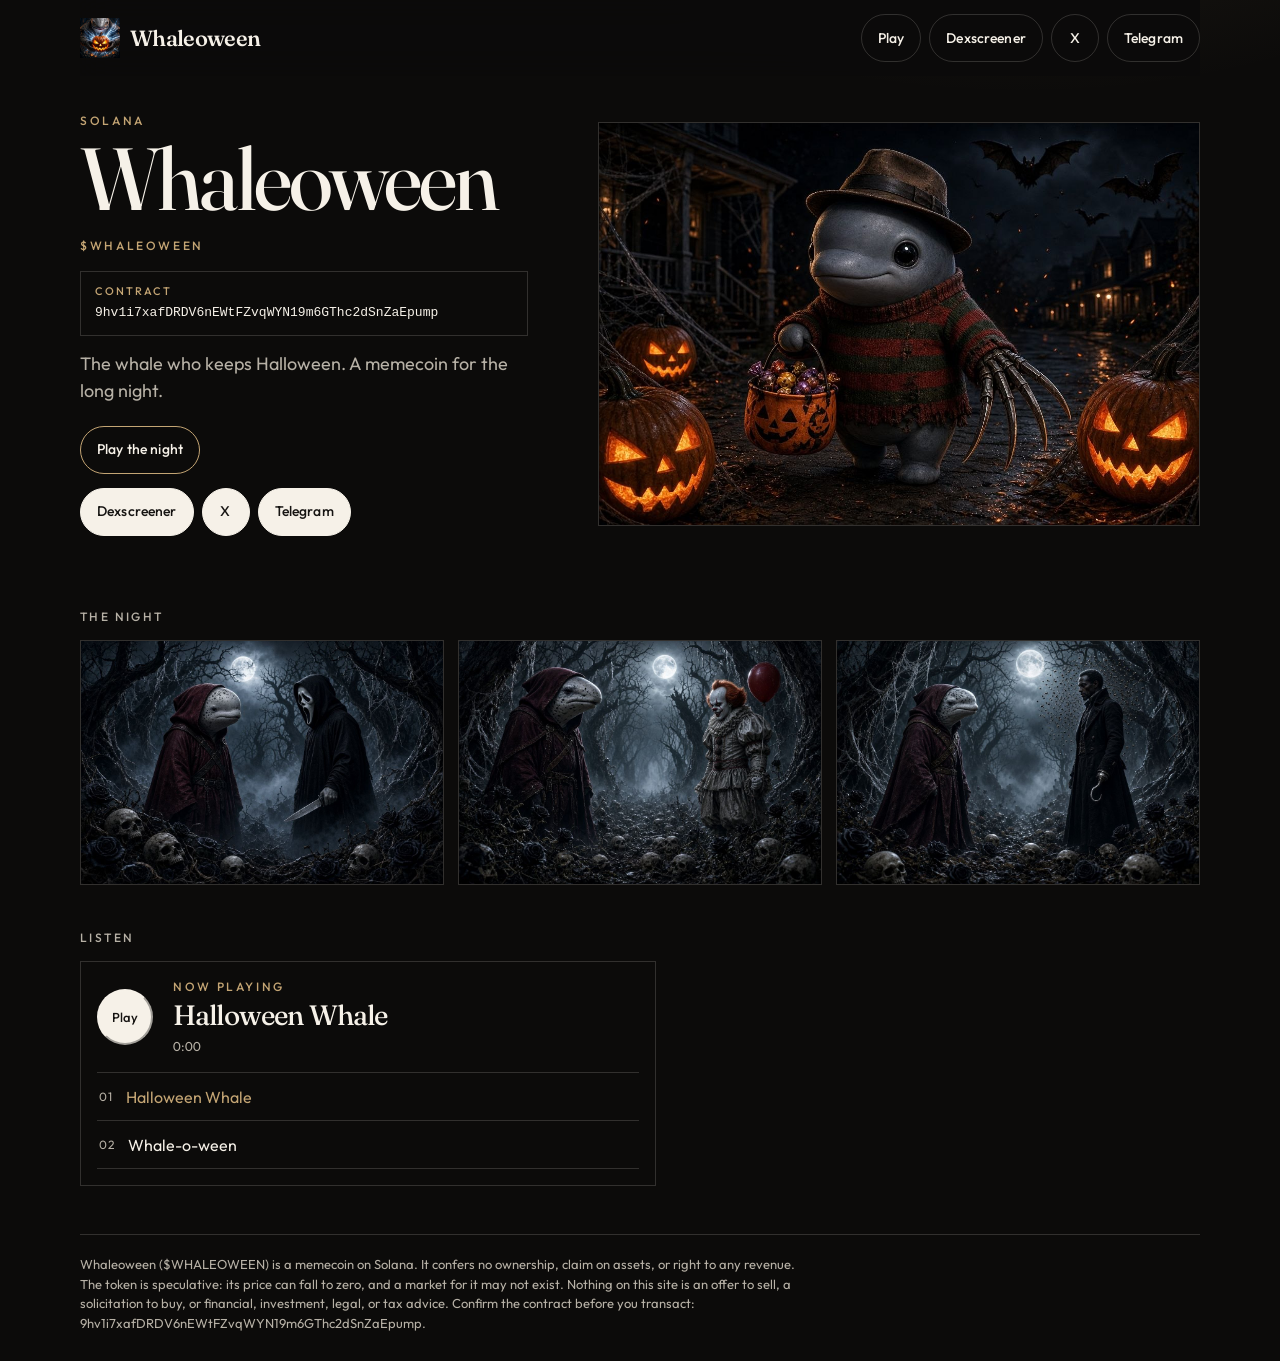
==== index.html @ b4274435 "Move the falling sprites off the canvas so they stay smooth. Co-authored-by: Cursor <cursoragent@cur" ====
<!DOCTYPE html>
<html lang="en">
<head>
  <meta charset="utf-8">
  <meta name="viewport" content="width=device-width, initial-scale=1, viewport-fit=cover">
  <title>Whaleoween — $WHALEOWEEN</title>
  <meta name="description" content="Whaleoween is a Halloween memecoin on Solana. Ticker $WHALEOWEEN.">
  <meta name="theme-color" content="#0c0b0a">
  <meta name="color-scheme" content="dark">
  <meta name="apple-mobile-web-app-status-bar-style" content="black-translucent">
  <meta name="format-detection" content="telephone=no">
  <link rel="icon" href="data:image/svg+xml,%3Csvg xmlns='http://www.w3.org/2000/svg' viewBox='0 0 32 32'%3E%3Crect width='32' height='32' fill='%230c0b0a'/%3E%3Ctext x='16' y='22' text-anchor='middle' font-size='16' fill='%23f6f1e8' font-family='Georgia'%3EW%3C/text%3E%3C/svg%3E">
  <link rel="preconnect" href="https://fonts.googleapis.com">
  <link rel="preconnect" href="https://fonts.gstatic.com" crossorigin>
  <link href="https://fonts.googleapis.com/css2?family=Fraunces:opsz,wght@9..144,460;9..144,560&family=Outfit:wght@400;500&display=swap" rel="stylesheet">
  <style>
    :root {
      --bg: #0c0b0a;
      --cream: #f6f1e8;
      --muted: #b7b1a6;
      --gold: #c4a574;
      --ink: #161412;
      --line: rgba(246, 241, 232, 0.16);
      --pad: max(20px, env(safe-area-inset-left));
      --pad-r: max(20px, env(safe-area-inset-right));
    }
    *, *::before, *::after { box-sizing: border-box; }
    html { scroll-behavior: smooth; -webkit-text-size-adjust: 100%; text-size-adjust: 100%; }
    body {
      margin: 0;
      background:
        radial-gradient(900px 420px at 80% -10%, rgba(196, 165, 116, 0.09), transparent 55%),
        var(--bg);
      color: var(--cream);
      font-family: Outfit, "Segoe UI", sans-serif;
      font-size: 17px;
      line-height: 1.5;
      -webkit-font-smoothing: antialiased;
    }
    img { width: 100%; max-width: 100%; height: auto; display: block; background: #000; }
    figure { margin: 0; min-width: 0; }
    a { color: inherit; }
    :focus-visible { outline: 2px solid var(--gold); outline-offset: 3px; }
    ::selection { background: var(--cream); color: var(--ink); }
    .sr {
      position: absolute; width: 1px; height: 1px; padding: 0; margin: -1px;
      overflow: hidden; clip: rect(0, 0, 0, 0); white-space: nowrap; border: 0;
    }
    .fall {
      position: fixed;
      inset: 0;
      z-index: 0;
      width: 100%;
      height: 100%;
      pointer-events: none;
      overflow: hidden;
      contain: paint;
    }
    .page {
      position: relative;
      z-index: 1;
      width: min(1120px, calc(100% - var(--pad) - var(--pad-r)));
      margin: 0 auto;
    }
    header {
      position: sticky;
      top: 0;
      z-index: 5;
      display: flex;
      align-items: center;
      justify-content: space-between;
      gap: 16px 24px;
      padding: max(14px, env(safe-area-inset-top)) 0 14px;
      background: rgba(12, 11, 10, 0.9);
      backdrop-filter: blur(16px);
      -webkit-backdrop-filter: blur(16px);
    }
    .brand {
      display: inline-flex;
      align-items: center;
      gap: 10px;
      min-width: 0;
      font-family: Fraunces, Georgia, serif;
      font-weight: 560;
      font-size: 22px;
      letter-spacing: -0.03em;
      text-decoration: none;
    }
    .brand img {
      width: 40px;
      height: 40px;
      max-width: 40px;
      flex: 0 0 auto;
      object-fit: contain;
      background: transparent;
    }
    .nav, .actions, .dock { display: flex; flex-wrap: wrap; gap: 8px; }
    .btn {
      display: inline-flex;
      align-items: center;
      justify-content: center;
      min-width: 48px;
      min-height: 48px;
      padding: 0 16px;
      border: 1px solid var(--line);
      border-radius: 999px;
      background: transparent;
      color: var(--cream);
      font-size: 14px;
      font-weight: 500;
      letter-spacing: 0.01em;
      text-decoration: none;
      touch-action: manipulation;
      -webkit-tap-highlight-color: transparent;
    }
    .btn:hover { border-color: var(--cream); }
    .btn:active { background: rgba(246, 241, 232, 0.08); }
    .play-row { margin: 22px 0 0; }
    .play-row .btn { border-color: var(--gold); color: var(--cream); }
    .play-row .btn:hover { background: var(--cream); color: var(--ink); }
    .actions { margin-top: 14px; }
    .actions .btn, .dock .btn {
      background: var(--cream);
      border-color: var(--cream);
      color: var(--ink);
    }
    .actions .btn:hover, .dock .btn:hover { background: #fffaf2; }
    .hero {
      display: grid;
      grid-template-columns: minmax(0, 0.86fr) minmax(0, 1.14fr);
      gap: clamp(28px, 5vw, 64px);
      align-items: center;
      padding: 36px 0 72px;
    }
    .hero > * { min-width: 0; }
    .portrait {
      border: 1px solid var(--line);
    }
    .kicker, .ticker {
      margin: 0;
      color: var(--gold);
      font-size: 12px;
      font-weight: 500;
      letter-spacing: 0.22em;
      text-transform: uppercase;
    }
    h1 {
      margin: 8px 0 0;
      font-family: Fraunces, Georgia, serif;
      font-weight: 460;
      font-size: clamp(46px, 7vw, 88px);
      line-height: 0.92;
      letter-spacing: -0.035em;
      text-wrap: balance;
    }
    .ticker { margin-top: 18px; }
    .ca {
      display: grid;
      gap: 6px;
      width: 100%;
      max-width: 28rem;
      margin: 16px 0 0;
      padding: 12px 14px;
      border: 1px solid var(--line);
      background: transparent;
      color: inherit;
      text-align: left;
      cursor: pointer;
      min-height: 48px;
      font-family: inherit;
    }
    .ca:hover { border-color: var(--cream); }
    .ca:focus-visible { outline: 2px solid var(--gold); outline-offset: 3px; }
    .ca-label {
      color: var(--gold);
      font-size: 11px;
      font-weight: 500;
      letter-spacing: 0.18em;
      text-transform: uppercase;
    }
    .ca code {
      font-family: ui-monospace, "Cascadia Code", Consolas, monospace;
      font-size: 13px;
      line-height: 1.45;
      overflow-wrap: anywhere;
      color: var(--cream);
    }
    .lede {
      margin: 14px 0 0;
      max-width: 28rem;
      color: var(--muted);
      font-size: 18px;
    }
    .gallery { padding: 0 0 36px; }
    .listen { padding: 8px 0 48px; }
    .listen h2 {
      margin: 0 0 14px;
      font-family: Outfit, "Segoe UI", sans-serif;
      font-size: 12px;
      font-weight: 500;
      letter-spacing: 0.2em;
      text-transform: uppercase;
      color: var(--muted);
    }
    .player {
      display: grid;
      grid-template-columns: auto minmax(0, 1fr);
      gap: 16px 20px;
      align-items: center;
      max-width: 36rem;
      padding: 16px;
      border: 1px solid var(--line);
    }
    .play-toggle {
      width: 56px;
      height: 56px;
      border-radius: 50%;
      background: var(--cream);
      border-color: var(--cream);
      color: var(--ink);
      font-family: inherit;
      font-size: 13px;
      font-weight: 500;
      cursor: pointer;
    }
    .play-toggle:hover { background: #fffaf2; }
    .now-title {
      margin: 4px 0 0;
      font-family: Fraunces, Georgia, serif;
      font-size: 28px;
      font-weight: 460;
      letter-spacing: -0.03em;
      line-height: 1.1;
    }
    .now-time {
      margin: 6px 0 0;
      color: var(--muted);
      font-size: 13px;
      font-variant-numeric: tabular-nums;
    }
    .tracks {
      grid-column: 1 / -1;
      list-style: none;
      margin: 0;
      padding: 0;
      border-top: 1px solid var(--line);
    }
    .track {
      display: flex;
      align-items: center;
      width: 100%;
      min-height: 48px;
      padding: 0 2px;
      border: 0;
      border-bottom: 1px solid var(--line);
      background: transparent;
      color: var(--cream);
      font-family: inherit;
      font-size: 16px;
      text-align: left;
      cursor: pointer;
      touch-action: manipulation;
      -webkit-tap-highlight-color: transparent;
    }
    .track:hover { color: var(--gold); }
    .track[aria-pressed="true"] { color: var(--gold); }
    .track span { margin-right: 12px; color: var(--muted); font-size: 12px; letter-spacing: 0.12em; }
    .gallery h2 {
      margin: 0 0 14px;
      font-family: Outfit, "Segoe UI", sans-serif;
      font-size: 12px;
      font-weight: 500;
      letter-spacing: 0.2em;
      text-transform: uppercase;
      color: var(--muted);
    }
    .frames {
      display: grid;
      grid-template-columns: repeat(3, minmax(0, 1fr));
      gap: 14px;
    }
    .frames figure { border: 1px solid var(--line); }
    .swipe { display: none; }
    footer {
      border-top: 1px solid var(--line);
      padding: 20px 0 calc(28px + env(safe-area-inset-bottom));
      color: var(--muted);
      font-size: 13px;
    }
    footer p { margin: 0; max-width: 46rem; overflow-wrap: anywhere; }
    .dock { display: none; }
    @media (max-width: 800px) {
      .nav, .actions { display: none; }
      .hero {
        grid-template-columns: 1fr;
        gap: 22px;
        padding: 18px 0 28px;
      }
      .hero figure { order: -1; }
      .gallery h2 { display: none; }
      .swipe {
        display: block;
        margin: 0 0 10px;
        color: var(--muted);
        font-size: 12px;
        letter-spacing: 0.16em;
        text-transform: uppercase;
      }
      .frames {
        display: flex;
        gap: 12px;
        overflow-x: auto;
        scroll-snap-type: x mandatory;
        scroll-padding-inline: var(--pad);
        padding-bottom: 8px;
        margin-left: calc(var(--pad) * -1);
        margin-right: calc(var(--pad-r) * -1);
        padding-left: var(--pad);
        padding-right: var(--pad-r);
        -webkit-overflow-scrolling: touch;
        scrollbar-width: none;
      }
      .frames::-webkit-scrollbar { display: none; }
      .frames figure {
        flex: 0 0 min(82vw, 420px);
        scroll-snap-align: start;
      }
      .dock {
        display: grid;
        grid-template-columns: repeat(3, minmax(0, 1fr));
        gap: 8px;
        position: fixed;
        left: 0;
        right: 0;
        bottom: 0;
        z-index: 6;
        padding: 10px var(--pad-r) calc(10px + env(safe-area-inset-bottom)) var(--pad);
        background: rgba(12, 11, 10, 0.94);
        backdrop-filter: blur(16px);
        -webkit-backdrop-filter: blur(16px);
        border-top: 1px solid var(--line);
      }
      .dock .btn {
        min-height: 48px;
        padding: 0 8px;
        font-size: 13px;
        white-space: nowrap;
      }
      footer { padding-bottom: calc(88px + env(safe-area-inset-bottom)); }
    }
    @media (max-width: 360px) {
      .dock .btn { font-size: 12px; letter-spacing: 0; }
      h1 { font-size: 42px; }
    }
    @media (prefers-reduced-motion: reduce) {
      html { scroll-behavior: auto; }
      .frames { scroll-snap-type: none; }
    }
  </style>
</head>
<body>
  <div class="page">
    <header>
      <a class="brand" href="./"><img src="assets/mark.jpg" width="600" height="600" alt="">Whaleoween</a>
      <nav class="nav" aria-label="Whaleoween links">
        <a class="btn" href="play/">Play</a>
        <a class="btn" href="https://dexscreener.com/solana/9hv1i7xafDRDV6nEWtFZvqWYN19m6GThc2dSnZaEpump" target="_blank" rel="noopener noreferrer">Dexscreener<span class="sr"> (opens in a new tab)</span></a>
        <a class="btn" href="https://x.com/i/communities/2011205966444847116" target="_blank" rel="noopener noreferrer">X<span class="sr"> (opens in a new tab)</span></a>
        <a class="btn" href="https://t.me/getreadygo12" target="_blank" rel="noopener noreferrer">Telegram<span class="sr"> (opens in a new tab)</span></a>
      </nav>
    </header>
    <main>
      <section class="hero">
        <div class="copy">
          <p class="kicker">Solana</p>
          <h1>Whaleoween</h1>
          <p class="ticker">$WHALEOWEEN</p>
          <button class="ca" type="button" id="copy-ca" data-ca="9hv1i7xafDRDV6nEWtFZvqWYN19m6GThc2dSnZaEpump">
            <span class="ca-label" id="ca-label">Contract</span>
            <code>9hv1i7xafDRDV6nEWtFZvqWYN19m6GThc2dSnZaEpump</code>
          </button>
          <p class="lede">The whale who keeps Halloween. A memecoin for the long night.</p>
          <p class="play-row"><a class="btn" href="play/">Play the night</a></p>
          <div class="actions">
            <a class="btn" href="https://dexscreener.com/solana/9hv1i7xafDRDV6nEWtFZvqWYN19m6GThc2dSnZaEpump" target="_blank" rel="noopener noreferrer">Dexscreener<span class="sr"> (opens in a new tab)</span></a>
            <a class="btn" href="https://x.com/i/communities/2011205966444847116" target="_blank" rel="noopener noreferrer">X<span class="sr"> (opens in a new tab)</span></a>
            <a class="btn" href="https://t.me/getreadygo12" target="_blank" rel="noopener noreferrer">Telegram<span class="sr"> (opens in a new tab)</span></a>
          </div>
        </div>
        <figure class="portrait">
          <img src="assets/street.jpg" width="1168" height="784" alt="A small grey whale in a brown fedora and a torn red-and-green striped sweater walks a wet Halloween street, holding a pumpkin bucket of candy, with a metal claw on the other hand.">
        </figure>
      </section>
      <section class="gallery" aria-label="Selected frames">
        <h2>The night</h2>
        <p class="swipe">Swipe the frames</p>
        <div class="frames">
          <figure>
            <img src="assets/mask.jpg" width="1168" height="784" alt="A white whale in a deep red hooded robe faces a black-hooded figure in a white mask, holding a knife, in a moonlit forest.">
          </figure>
          <figure>
            <img src="assets/balloon.jpg" width="1168" height="784" alt="A white whale in a deep red hooded robe faces a clown in a silver costume holding a red balloon, under a full moon.">
          </figure>
          <figure>
            <img src="assets/hook.jpg" width="1168" height="784" alt="A white whale in a deep red hooded robe faces a man in a long black coat with a hook for a hand, as bees cross the moonlight.">
          </figure>
        </div>
      </section>
      <section class="listen" id="listen" aria-label="Playlist">
        <h2>Listen</h2>
        <div class="player">
          <button class="play-toggle" type="button" id="play-toggle" aria-label="Play Halloween Whale">Play</button>
          <div class="now">
            <p class="kicker" id="now-kicker">Now playing</p>
            <p class="now-title" id="now-title">Halloween Whale</p>
            <p class="now-time" id="now-time">0:00</p>
          </div>
          <ol class="tracks">
            <li>
              <button class="track" type="button" data-src="assets/halloween-whale.mp3" data-title="Halloween Whale" aria-pressed="true">
                <span>01</span>Halloween Whale
              </button>
            </li>
            <li>
              <button class="track" type="button" data-src="assets/whale-o-ween.mp3" data-title="Whale-o-ween" aria-pressed="false">
                <span>02</span>Whale-o-ween
              </button>
            </li>
          </ol>
        </div>
        <audio id="player" preload="none" src="assets/halloween-whale.mp3"></audio>
      </section>
    </main>
    <footer>
      <p>Whaleoween ($WHALEOWEEN) is a memecoin on Solana. It confers no ownership, claim on assets, or right to any revenue. The token is speculative: its price can fall to zero, and a market for it may not exist. Nothing on this site is an offer to sell, a solicitation to buy, or financial, investment, legal, or tax advice. Confirm the contract before you transact: 9hv1i7xafDRDV6nEWtFZvqWYN19m6GThc2dSnZaEpump.</p>
    </footer>
  </div>
  <script src="fall.js"></script>
  <script>
    (function () {
      var copy = document.getElementById("copy-ca");
      var label = document.getElementById("ca-label");
      if (copy && label) {
        copy.addEventListener("click", function () {
          var ca = copy.getAttribute("data-ca");
          var done = function () {
            label.textContent = "Copied";
            window.setTimeout(function () { label.textContent = "Contract"; }, 1600);
          };
          var fallback = function () {
            var area = document.createElement("textarea");
            area.value = ca;
            area.setAttribute("readonly", "");
            area.style.position = "fixed";
            area.style.left = "-9999px";
            document.body.appendChild(area);
            area.select();
            var ok = false;
            try { ok = document.execCommand("copy"); } catch (err) { ok = false; }
            document.body.removeChild(area);
            if (ok) done();
          };
          if (navigator.clipboard && navigator.clipboard.writeText) {
            navigator.clipboard.writeText(ca).then(done).catch(fallback);
          } else {
            fallback();
          }
        });
      }
    })();
  </script>
  <script>
    (function () {
      var audio = document.getElementById("player");
      var toggle = document.getElementById("play-toggle");
      var title = document.getElementById("now-title");
      var time = document.getElementById("now-time");
      var tracks = Array.prototype.slice.call(document.querySelectorAll(".track"));
      var index = 0;

      function clock(seconds) {
        if (!isFinite(seconds)) return "0:00";
        var m = Math.floor(seconds / 60);
        var s = Math.floor(seconds % 60);
        return m + ":" + (s < 10 ? "0" : "") + s;
      }

      function paint() {
        var current = tracks[index];
        title.textContent = current.getAttribute("data-title");
        tracks.forEach(function (button, i) {
          button.setAttribute("aria-pressed", i === index ? "true" : "false");
        });
        var playing = !audio.paused && !audio.ended;
        toggle.textContent = playing ? "Pause" : "Play";
        toggle.setAttribute("aria-label", (playing ? "Pause " : "Play ") + current.getAttribute("data-title"));
        var elapsed = clock(audio.currentTime);
        var total = audio.duration ? " / " + clock(audio.duration) : "";
        time.textContent = elapsed + total;
      }

      function load(next) {
        index = (next + tracks.length) % tracks.length;
        audio.src = tracks[index].getAttribute("data-src");
        paint();
      }

      toggle.addEventListener("click", function () {
        if (audio.paused) {
          audio.play();
        } else {
          audio.pause();
        }
      });

      tracks.forEach(function (button, i) {
        button.addEventListener("click", function () {
          if (index === i && !audio.paused) {
            audio.pause();
            return;
          }
          if (index !== i) load(i);
          audio.play();
        });
      });

      audio.addEventListener("play", paint);
      audio.addEventListener("pause", paint);
      audio.addEventListener("timeupdate", paint);
      audio.addEventListener("loadedmetadata", paint);
      audio.addEventListener("ended", function () {
        load(index + 1);
        audio.play();
      });
    })();
  </script>
  <nav class="dock" aria-label="Whaleoween links">
    <a class="btn" href="https://dexscreener.com/solana/9hv1i7xafDRDV6nEWtFZvqWYN19m6GThc2dSnZaEpump" target="_blank" rel="noopener noreferrer">Dexscreener<span class="sr"> (opens in a new tab)</span></a>
    <a class="btn" href="https://x.com/i/communities/2011205966444847116" target="_blank" rel="noopener noreferrer">X<span class="sr"> (opens in a new tab)</span></a>
    <a class="btn" href="https://t.me/getreadygo12" target="_blank" rel="noopener noreferrer">Telegram<span class="sr"> (opens in a new tab)</span></a>
  </nav>
</body>
</html>
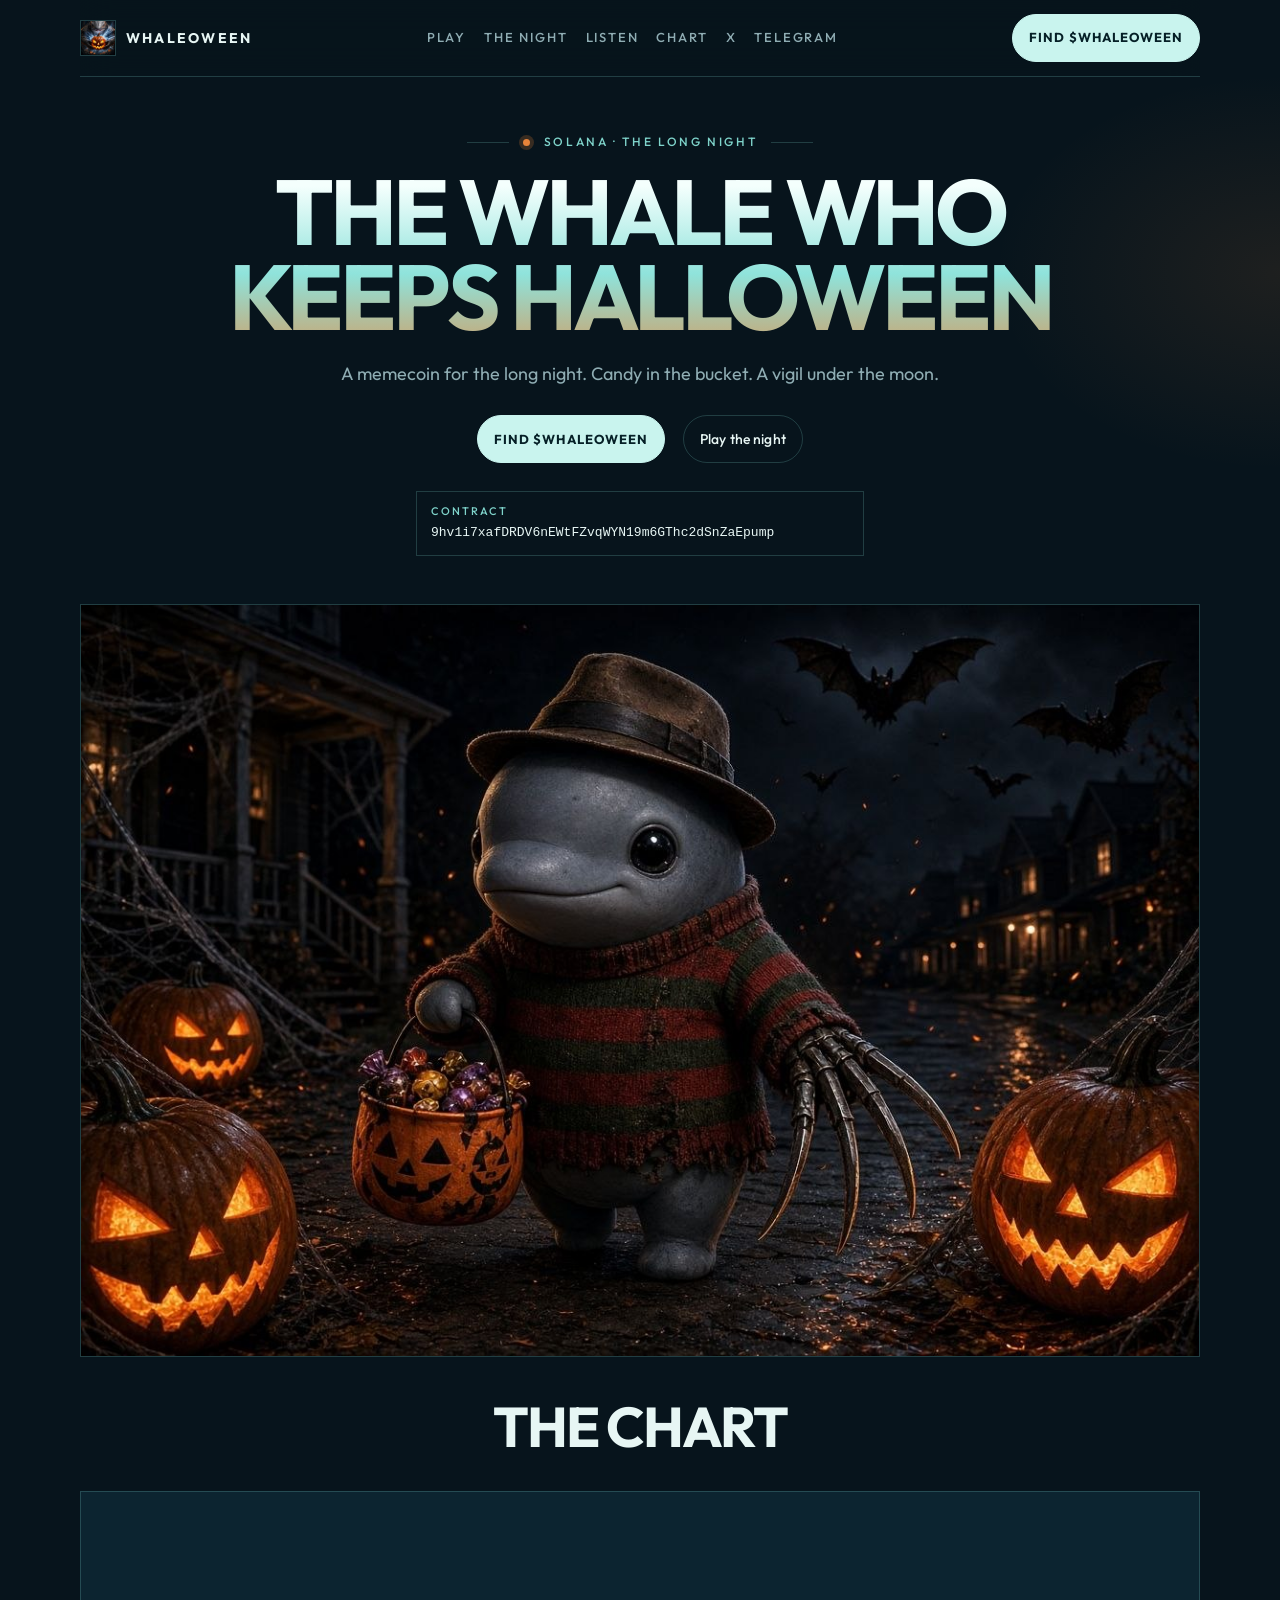
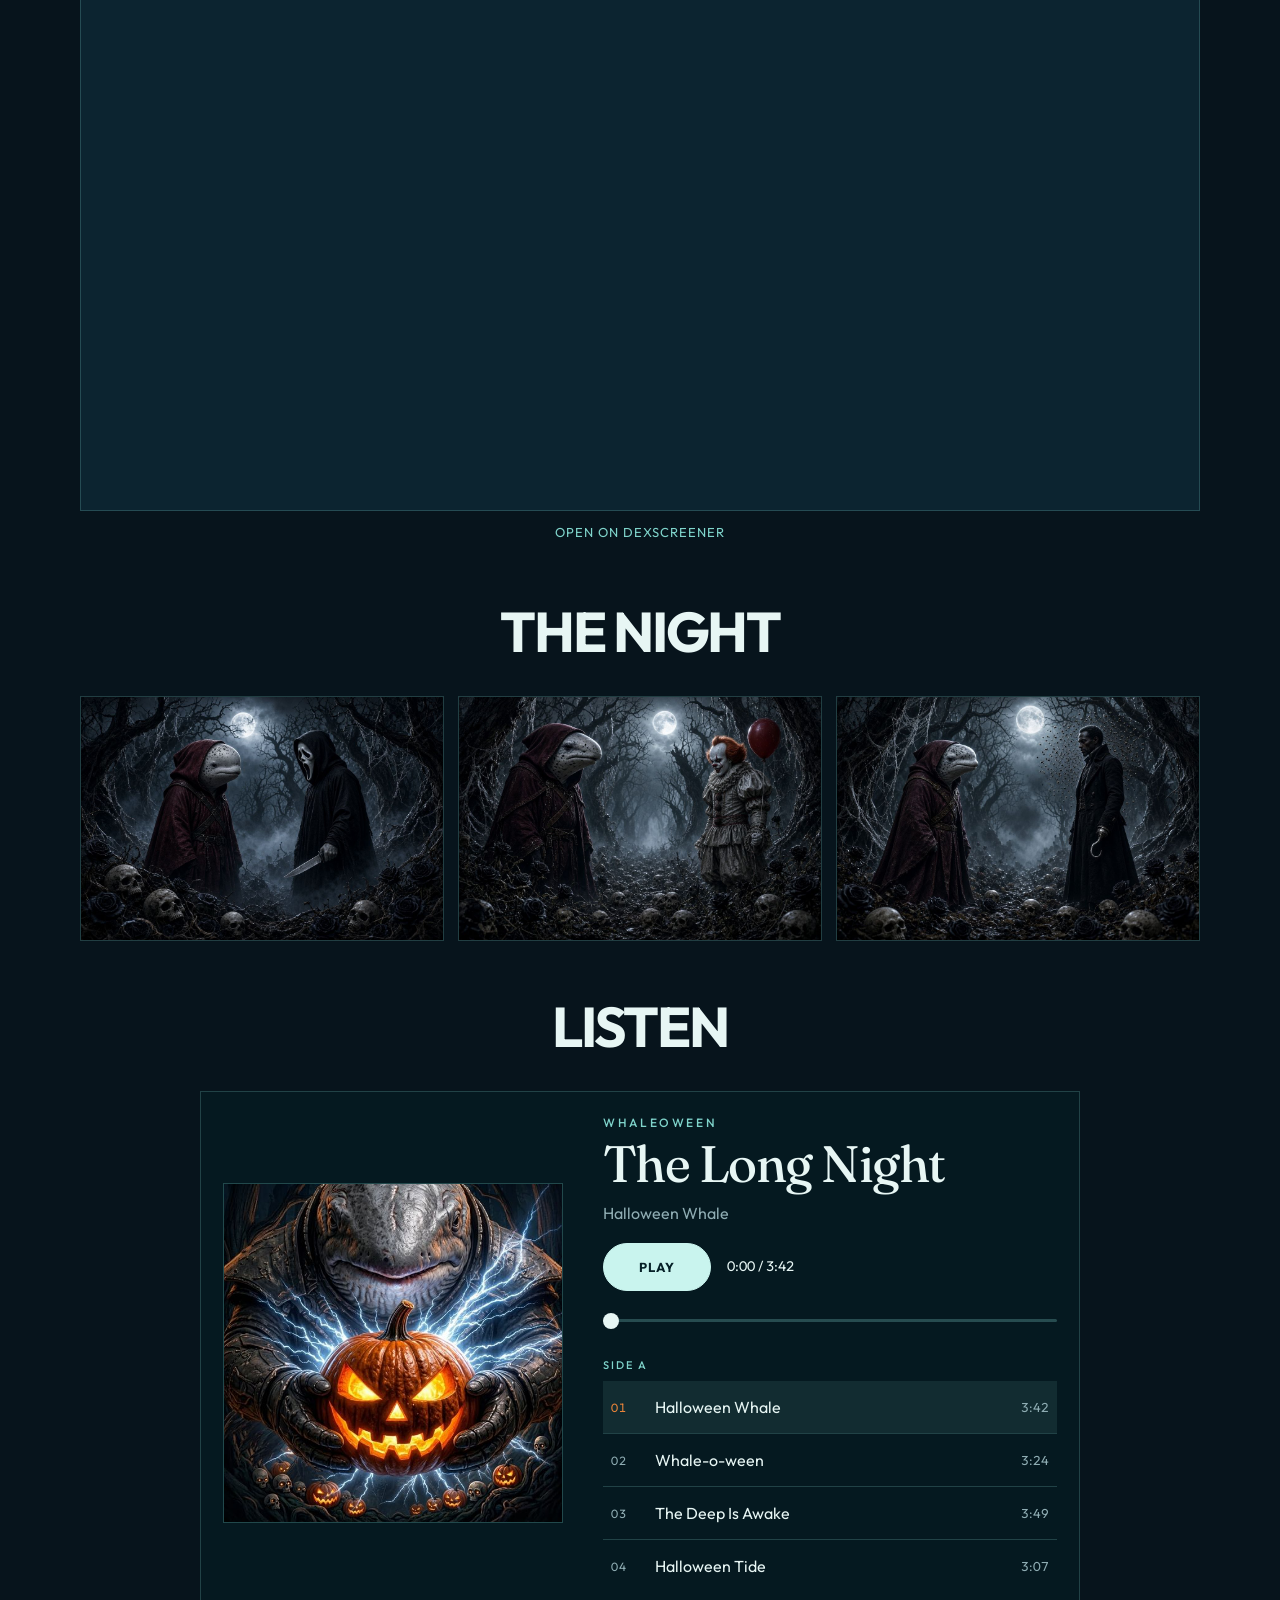
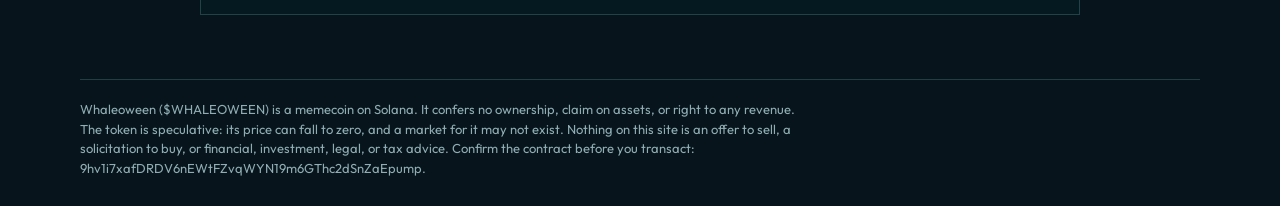
==== commit adefc996: "Give the night an ocean look, a live chart, and an album, and open a bonus round after each level. C" ====
--- a/index.html
+++ b/index.html
@@ -5,22 +5,23 @@
   <meta name="viewport" content="width=device-width, initial-scale=1, viewport-fit=cover">
   <title>Whaleoween — $WHALEOWEEN</title>
   <meta name="description" content="Whaleoween is a Halloween memecoin on Solana. Ticker $WHALEOWEEN.">
-  <meta name="theme-color" content="#0c0b0a">
+  <meta name="theme-color" content="#07141c">
   <meta name="color-scheme" content="dark">
   <meta name="apple-mobile-web-app-status-bar-style" content="black-translucent">
   <meta name="format-detection" content="telephone=no">
   <link rel="icon" href="data:image/svg+xml,%3Csvg xmlns='http://www.w3.org/2000/svg' viewBox='0 0 32 32'%3E%3Crect width='32' height='32' fill='%230c0b0a'/%3E%3Ctext x='16' y='22' text-anchor='middle' font-size='16' fill='%23f6f1e8' font-family='Georgia'%3EW%3C/text%3E%3C/svg%3E">
   <link rel="preconnect" href="https://fonts.googleapis.com">
   <link rel="preconnect" href="https://fonts.gstatic.com" crossorigin>
-  <link href="https://fonts.googleapis.com/css2?family=Fraunces:opsz,wght@9..144,460;9..144,560&family=Outfit:wght@400;500&display=swap" rel="stylesheet">
+  <link href="https://fonts.googleapis.com/css2?family=Fraunces:opsz,wght@9..144,460&family=Outfit:wght@400;500;700&display=swap" rel="stylesheet">
   <style>
     :root {
-      --bg: #0c0b0a;
-      --cream: #f6f1e8;
-      --muted: #b7b1a6;
-      --gold: #c4a574;
-      --ink: #161412;
-      --line: rgba(246, 241, 232, 0.16);
+      --bg: #07141c;
+      --cream: #e7f6f4;
+      --muted: #8fadb3;
+      --gold: #7fd4cb;
+      --ember: #e8843a;
+      --ink: #062027;
+      --line: rgba(127, 212, 203, 0.22);
       --pad: max(20px, env(safe-area-inset-left));
       --pad-r: max(20px, env(safe-area-inset-right));
     }
@@ -29,7 +30,8 @@
     body {
       margin: 0;
       background:
-        radial-gradient(900px 420px at 80% -10%, rgba(196, 165, 116, 0.09), transparent 55%),
+        radial-gradient(820px 440px at 50% -12%, rgba(127, 212, 203, 0.16), transparent 58%),
+        radial-gradient(520px 360px at 100% 8%, rgba(232, 132, 58, 0.1), transparent 55%),
         var(--bg);
       color: var(--cream);
       font-family: Outfit, "Segoe UI", sans-serif;
@@ -71,7 +73,8 @@
       justify-content: space-between;
       gap: 16px 24px;
       padding: max(14px, env(safe-area-inset-top)) 0 14px;
-      background: rgba(12, 11, 10, 0.9);
+      background: rgba(7, 20, 28, 0.9);
+      border-bottom: 1px solid var(--line);
       backdrop-filter: blur(16px);
       -webkit-backdrop-filter: blur(16px);
     }
@@ -80,21 +83,35 @@
       align-items: center;
       gap: 10px;
       min-width: 0;
-      font-family: Fraunces, Georgia, serif;
-      font-weight: 560;
-      font-size: 22px;
-      letter-spacing: -0.03em;
+      font-family: Outfit, "Segoe UI", sans-serif;
+      font-weight: 700;
+      font-size: 14px;
+      letter-spacing: 0.16em;
+      text-transform: uppercase;
       text-decoration: none;
     }
     .brand img {
-      width: 40px;
-      height: 40px;
-      max-width: 40px;
+      width: 36px;
+      height: 36px;
+      max-width: 36px;
+      border: 1px solid var(--line);
       flex: 0 0 auto;
       object-fit: contain;
       background: transparent;
     }
-    .nav, .actions, .dock { display: flex; flex-wrap: wrap; gap: 8px; }
+    .nav, .hero-actions, .dock { display: flex; flex-wrap: wrap; gap: 10px 18px; align-items: center; }
+    .nav-link {
+      color: var(--muted);
+      font-size: 13px;
+      font-weight: 500;
+      letter-spacing: 0.14em;
+      text-transform: uppercase;
+      text-decoration: none;
+      min-height: 48px;
+      display: inline-flex;
+      align-items: center;
+    }
+    .nav-link:hover { color: var(--cream); }
     .btn {
       display: inline-flex;
       align-items: center;
@@ -114,52 +131,72 @@
       -webkit-tap-highlight-color: transparent;
     }
     .btn:hover { border-color: var(--cream); }
-    .btn:active { background: rgba(246, 241, 232, 0.08); }
-    .play-row { margin: 22px 0 0; }
-    .play-row .btn { border-color: var(--gold); color: var(--cream); }
-    .play-row .btn:hover { background: var(--cream); color: var(--ink); }
-    .actions { margin-top: 14px; }
-    .actions .btn, .dock .btn {
-      background: var(--cream);
-      border-color: var(--cream);
+    .btn:active { background: rgba(231, 246, 244, 0.08); }
+    .btn-solid, .dock .btn {
+      background: #c9f4ee;
+      border-color: #c9f4ee;
       color: var(--ink);
-    }
-    .actions .btn:hover, .dock .btn:hover { background: #fffaf2; }
+      font-weight: 700;
+      letter-spacing: 0.08em;
+      text-transform: uppercase;
+      font-size: 13px;
+    }
+    .btn-solid:hover, .dock .btn:hover { background: #e9fffc; border-color: #e9fffc; }
+    .hero-actions { justify-content: center; margin-top: 28px; }
     .hero {
-      display: grid;
-      grid-template-columns: minmax(0, 0.86fr) minmax(0, 1.14fr);
-      gap: clamp(28px, 5vw, 64px);
-      align-items: center;
-      padding: 36px 0 72px;
-    }
-    .hero > * { min-width: 0; }
+      padding: 56px 0 20px;
+      text-align: center;
+    }
     .portrait {
+      margin: 48px 0 0;
       border: 1px solid var(--line);
     }
     .kicker, .ticker {
       margin: 0;
+      display: flex;
+      align-items: center;
+      justify-content: center;
+      gap: 14px;
       color: var(--gold);
       font-size: 12px;
       font-weight: 500;
       letter-spacing: 0.22em;
       text-transform: uppercase;
     }
+    .kicker::before, .kicker::after {
+      content: "";
+      width: 42px;
+      height: 1px;
+      background: var(--line);
+    }
+    .pulse {
+      width: 7px;
+      height: 7px;
+      border-radius: 50%;
+      background: var(--ember);
+      box-shadow: 0 0 0 4px rgba(232, 132, 58, 0.22);
+    }
     h1 {
-      margin: 8px 0 0;
-      font-family: Fraunces, Georgia, serif;
-      font-weight: 460;
-      font-size: clamp(46px, 7vw, 88px);
+      margin: 18px auto 0;
+      max-width: 16ch;
+      font-family: Outfit, "Segoe UI", sans-serif;
+      font-weight: 700;
+      font-size: clamp(44px, 7.4vw, 92px);
       line-height: 0.92;
-      letter-spacing: -0.035em;
+      letter-spacing: -0.045em;
+      text-transform: uppercase;
       text-wrap: balance;
-    }
-    .ticker { margin-top: 18px; }
+      background: linear-gradient(180deg, #f4fffd 10%, #8fe3db 62%, #e8843a 130%);
+      -webkit-background-clip: text;
+      background-clip: text;
+      color: transparent;
+    }
     .ca {
       display: grid;
       gap: 6px;
       width: 100%;
       max-width: 28rem;
-      margin: 16px 0 0;
+      margin: 28px auto 0;
       padding: 12px 14px;
       border: 1px solid var(--line);
       background: transparent;
@@ -186,73 +223,182 @@
       color: var(--cream);
     }
     .lede {
-      margin: 14px 0 0;
-      max-width: 28rem;
+      margin: 22px auto 0;
+      max-width: 38rem;
       color: var(--muted);
       font-size: 18px;
     }
+    .gallery, .chart, .listen { scroll-margin-top: 88px; }
     .gallery { padding: 0 0 36px; }
-    .listen { padding: 8px 0 48px; }
-    .listen h2 {
-      margin: 0 0 14px;
-      font-family: Outfit, "Segoe UI", sans-serif;
+    .chart { padding: 8px 0 48px; }
+    .chart-frame {
+      position: relative;
+      width: 100%;
+      height: min(70vh, 620px);
+      min-height: 460px;
+      border: 1px solid var(--line);
+      background: #0c2430;
+    }
+    .chart-frame iframe {
+      position: absolute;
+      inset: 0;
+      width: 100%;
+      height: 100%;
+      border: 0;
+      background: #0c2430;
+    }
+    .chart-note {
+      margin: 12px 0 0;
+      text-align: center;
+      color: var(--muted);
+      font-size: 13px;
+      letter-spacing: 0.08em;
+      text-transform: uppercase;
+    }
+    .chart-note a { color: var(--gold); text-decoration: none; }
+    .chart-note a:hover { color: var(--cream); }
+    .listen { padding: 8px 0 64px; }
+    .album {
+      display: grid;
+      grid-template-columns: minmax(220px, 340px) minmax(0, 1fr);
+      gap: 28px 40px;
+      align-items: center;
+      max-width: 880px;
+      margin: 0 auto;
+      padding: 22px;
+      border: 1px solid var(--line);
+      background: rgba(6, 32, 39, 0.45);
+    }
+    .sleeve {
+      margin: 0;
+      aspect-ratio: 1;
+      border: 1px solid var(--line);
+      background: #062027;
+    }
+    .sleeve img {
+      width: 100%;
+      height: 100%;
+      max-width: none;
+      object-fit: contain;
+      background: transparent;
+    }
+    .album-artist {
+      margin: 0;
+      color: var(--gold);
       font-size: 12px;
       font-weight: 500;
-      letter-spacing: 0.2em;
-      text-transform: uppercase;
+      letter-spacing: 0.22em;
+      text-transform: uppercase;
+    }
+    .album-title {
+      margin: 8px 0 0;
+      font-family: Fraunces, Georgia, serif;
+      font-size: clamp(36px, 4vw, 52px);
+      font-weight: 460;
+      letter-spacing: -0.03em;
+      line-height: 0.95;
+    }
+    .now-playing {
+      margin: 12px 0 0;
       color: var(--muted);
-    }
-    .player {
-      display: grid;
-      grid-template-columns: auto minmax(0, 1fr);
-      gap: 16px 20px;
+      font-size: 16px;
+    }
+    .album-transport {
+      display: flex;
       align-items: center;
-      max-width: 36rem;
-      padding: 16px;
-      border: 1px solid var(--line);
+      gap: 16px;
+      margin-top: 18px;
     }
     .play-toggle {
-      width: 56px;
-      height: 56px;
-      border-radius: 50%;
-      background: var(--cream);
-      border-color: var(--cream);
+      min-width: 108px;
+      min-height: 48px;
+      padding: 0 22px;
+      border: 1px solid #c9f4ee;
+      border-radius: 999px;
+      background: #c9f4ee;
       color: var(--ink);
       font-family: inherit;
       font-size: 13px;
+      font-weight: 700;
+      letter-spacing: 0.08em;
+      text-transform: uppercase;
+      cursor: pointer;
+      touch-action: manipulation;
+      -webkit-tap-highlight-color: transparent;
+    }
+    .play-toggle:hover { background: #e9fffc; border-color: #e9fffc; }
+    .now-time {
+      margin: 0;
+      color: var(--cream);
+      font-size: 14px;
+      font-variant-numeric: tabular-nums;
+    }
+    .scrub { display: block; margin: 14px 0 0; }
+    .scrub input {
+      -webkit-appearance: none;
+      appearance: none;
+      display: block;
+      width: 100%;
+      height: 32px;
+      margin: 0;
+      background: transparent;
+      cursor: pointer;
+    }
+    .scrub input::-webkit-slider-runnable-track {
+      height: 3px;
+      border-radius: 999px;
+      background: linear-gradient(90deg, var(--ember) var(--p, 0%), rgba(127, 212, 203, 0.28) var(--p, 0%));
+    }
+    .scrub input::-webkit-slider-thumb {
+      -webkit-appearance: none;
+      width: 16px;
+      height: 16px;
+      margin-top: -6.5px;
+      border: 0;
+      border-radius: 50%;
+      background: var(--cream);
+    }
+    .scrub input::-moz-range-track {
+      height: 3px;
+      border: 0;
+      border-radius: 999px;
+      background: rgba(127, 212, 203, 0.28);
+    }
+    .scrub input::-moz-range-progress {
+      height: 3px;
+      border-radius: 999px;
+      background: var(--ember);
+    }
+    .scrub input::-moz-range-thumb {
+      width: 16px;
+      height: 16px;
+      border: 0;
+      border-radius: 50%;
+      background: var(--cream);
+    }
+    .side {
+      margin: 20px 0 0;
+      color: var(--gold);
+      font-size: 11px;
       font-weight: 500;
-      cursor: pointer;
-    }
-    .play-toggle:hover { background: #fffaf2; }
-    .now-title {
-      margin: 4px 0 0;
-      font-family: Fraunces, Georgia, serif;
-      font-size: 28px;
-      font-weight: 460;
-      letter-spacing: -0.03em;
-      line-height: 1.1;
-    }
-    .now-time {
-      margin: 6px 0 0;
-      color: var(--muted);
-      font-size: 13px;
-      font-variant-numeric: tabular-nums;
+      letter-spacing: 0.18em;
+      text-transform: uppercase;
     }
     .tracks {
-      grid-column: 1 / -1;
       list-style: none;
-      margin: 0;
+      margin: 8px 0 0;
       padding: 0;
-      border-top: 1px solid var(--line);
-    }
+    }
+    .tracks li + li { border-top: 1px solid var(--line); }
     .track {
-      display: flex;
+      display: grid;
+      grid-template-columns: 2rem minmax(0, 1fr) auto;
+      gap: 12px;
       align-items: center;
       width: 100%;
-      min-height: 48px;
-      padding: 0 2px;
+      min-height: 52px;
+      padding: 0 8px;
       border: 0;
-      border-bottom: 1px solid var(--line);
       background: transparent;
       color: var(--cream);
       font-family: inherit;
@@ -263,16 +409,24 @@
       -webkit-tap-highlight-color: transparent;
     }
     .track:hover { color: var(--gold); }
-    .track[aria-pressed="true"] { color: var(--gold); }
-    .track span { margin-right: 12px; color: var(--muted); font-size: 12px; letter-spacing: 0.12em; }
-    .gallery h2 {
-      margin: 0 0 14px;
+    .track[aria-pressed="true"] { background: rgba(127, 212, 203, 0.1); }
+    .track-no, .track-len {
+      color: var(--muted);
+      font-variant-numeric: tabular-nums;
+    }
+    .track-no { font-size: 12px; letter-spacing: 0.12em; }
+    .track-name { min-width: 0; }
+    .track-len { font-size: 13px; }
+    .track[aria-pressed="true"] .track-no { color: var(--ember); }
+    .gallery h2, .listen h2, .chart h2 {
+      margin: 0 0 22px;
       font-family: Outfit, "Segoe UI", sans-serif;
-      font-size: 12px;
-      font-weight: 500;
-      letter-spacing: 0.2em;
-      text-transform: uppercase;
-      color: var(--muted);
+      font-size: clamp(32px, 5vw, 56px);
+      font-weight: 700;
+      letter-spacing: -0.04em;
+      text-transform: uppercase;
+      text-align: center;
+      color: var(--cream);
     }
     .frames {
       display: grid;
@@ -289,15 +443,15 @@
     }
     footer p { margin: 0; max-width: 46rem; overflow-wrap: anywhere; }
     .dock { display: none; }
+    @media (max-width: 1040px) {
+      .nav { gap: 4px 12px; }
+      .nav-link { letter-spacing: 0.08em; font-size: 12px; }
+      .brand { letter-spacing: 0.1em; font-size: 13px; }
+    }
     @media (max-width: 800px) {
-      .nav, .actions { display: none; }
-      .hero {
-        grid-template-columns: 1fr;
-        gap: 22px;
-        padding: 18px 0 28px;
-      }
-      .hero figure { order: -1; }
-      .gallery h2 { display: none; }
+      .nav, .header-cta { display: none; }
+      .hero { padding: 28px 0 12px; }
+      h1 { font-size: clamp(40px, 12vw, 64px); }
       .swipe {
         display: block;
         margin: 0 0 10px;
@@ -335,7 +489,7 @@
         bottom: 0;
         z-index: 6;
         padding: 10px var(--pad-r) calc(10px + env(safe-area-inset-bottom)) var(--pad);
-        background: rgba(12, 11, 10, 0.94);
+        background: rgba(7, 20, 28, 0.94);
         backdrop-filter: blur(16px);
         -webkit-backdrop-filter: blur(16px);
         border-top: 1px solid var(--line);
@@ -346,11 +500,18 @@
         font-size: 13px;
         white-space: nowrap;
       }
+      .album {
+        grid-template-columns: 1fr;
+        gap: 18px;
+        padding: 14px;
+      }
+      .sleeve { width: min(100%, 420px); margin: 0 auto; }
+      .album-title { font-size: 40px; }
       footer { padding-bottom: calc(88px + env(safe-area-inset-bottom)); }
     }
     @media (max-width: 360px) {
       .dock .btn { font-size: 12px; letter-spacing: 0; }
-      h1 { font-size: 42px; }
+      h1 { font-size: 36px; }
     }
     @media (prefers-reduced-motion: reduce) {
       html { scroll-behavior: auto; }
@@ -363,35 +524,45 @@
     <header>
       <a class="brand" href="./"><img src="assets/mark.jpg" width="600" height="600" alt="">Whaleoween</a>
       <nav class="nav" aria-label="Whaleoween links">
-        <a class="btn" href="play/">Play</a>
-        <a class="btn" href="https://dexscreener.com/solana/9hv1i7xafDRDV6nEWtFZvqWYN19m6GThc2dSnZaEpump" target="_blank" rel="noopener noreferrer">Dexscreener<span class="sr"> (opens in a new tab)</span></a>
-        <a class="btn" href="https://x.com/i/communities/2011205966444847116" target="_blank" rel="noopener noreferrer">X<span class="sr"> (opens in a new tab)</span></a>
-        <a class="btn" href="https://t.me/getreadygo12" target="_blank" rel="noopener noreferrer">Telegram<span class="sr"> (opens in a new tab)</span></a>
+        <a class="nav-link" href="play/">Play</a>
+        <a class="nav-link" href="#night">The night</a>
+        <a class="nav-link" href="#listen">Listen</a>
+        <a class="nav-link" href="#chart">Chart</a>
+        <a class="nav-link" href="https://x.com/i/communities/2011205966444847116" target="_blank" rel="noopener noreferrer">X<span class="sr"> (opens in a new tab)</span></a>
+        <a class="nav-link" href="https://t.me/getreadygo12" target="_blank" rel="noopener noreferrer">Telegram<span class="sr"> (opens in a new tab)</span></a>
       </nav>
+      <a class="btn btn-solid header-cta" href="https://dexscreener.com/solana/9hv1i7xafDRDV6nEWtFZvqWYN19m6GThc2dSnZaEpump" target="_blank" rel="noopener noreferrer">Find $WHALEOWEEN<span class="sr"> (opens in a new tab)</span></a>
     </header>
     <main>
       <section class="hero">
-        <div class="copy">
-          <p class="kicker">Solana</p>
-          <h1>Whaleoween</h1>
-          <p class="ticker">$WHALEOWEEN</p>
-          <button class="ca" type="button" id="copy-ca" data-ca="9hv1i7xafDRDV6nEWtFZvqWYN19m6GThc2dSnZaEpump">
-            <span class="ca-label" id="ca-label">Contract</span>
-            <code>9hv1i7xafDRDV6nEWtFZvqWYN19m6GThc2dSnZaEpump</code>
-          </button>
-          <p class="lede">The whale who keeps Halloween. A memecoin for the long night.</p>
-          <p class="play-row"><a class="btn" href="play/">Play the night</a></p>
-          <div class="actions">
-            <a class="btn" href="https://dexscreener.com/solana/9hv1i7xafDRDV6nEWtFZvqWYN19m6GThc2dSnZaEpump" target="_blank" rel="noopener noreferrer">Dexscreener<span class="sr"> (opens in a new tab)</span></a>
-            <a class="btn" href="https://x.com/i/communities/2011205966444847116" target="_blank" rel="noopener noreferrer">X<span class="sr"> (opens in a new tab)</span></a>
-            <a class="btn" href="https://t.me/getreadygo12" target="_blank" rel="noopener noreferrer">Telegram<span class="sr"> (opens in a new tab)</span></a>
-          </div>
+        <p class="kicker"><span class="pulse" aria-hidden="true"></span>Solana · The long night</p>
+        <h1>The whale who keeps Halloween</h1>
+        <p class="lede">A memecoin for the long night. Candy in the bucket. A vigil under the moon.</p>
+        <div class="hero-actions">
+          <a class="btn btn-solid" href="https://dexscreener.com/solana/9hv1i7xafDRDV6nEWtFZvqWYN19m6GThc2dSnZaEpump" target="_blank" rel="noopener noreferrer">Find $WHALEOWEEN<span class="sr"> (opens in a new tab)</span></a>
+          <a class="btn" href="play/">Play the night</a>
         </div>
+        <button class="ca" type="button" id="copy-ca" data-ca="9hv1i7xafDRDV6nEWtFZvqWYN19m6GThc2dSnZaEpump">
+          <span class="ca-label" id="ca-label">Contract</span>
+          <code>9hv1i7xafDRDV6nEWtFZvqWYN19m6GThc2dSnZaEpump</code>
+        </button>
         <figure class="portrait">
           <img src="assets/street.jpg" width="1168" height="784" alt="A small grey whale in a brown fedora and a torn red-and-green striped sweater walks a wet Halloween street, holding a pumpkin bucket of candy, with a metal claw on the other hand.">
         </figure>
       </section>
-      <section class="gallery" aria-label="Selected frames">
+      <section class="chart" id="chart" aria-label="Live price chart">
+        <h2>The chart</h2>
+        <div class="chart-frame">
+          <iframe
+            title="Live Whaleoween chart on Dexscreener"
+            src="https://dexscreener.com/solana/FAEM12aTLb3YXH946FTX63atDGiKEtoSWKXRZYHbB3fn?embed=1&amp;loadChartSettings=0&amp;trades=0&amp;tabs=0&amp;info=0&amp;chartLeftToolbar=0&amp;chartDefaultOnMobile=1&amp;chartTheme=dark&amp;theme=dark&amp;chartStyle=0&amp;chartType=usd&amp;interval=15"
+            loading="lazy"
+            allow="clipboard-write"
+          ></iframe>
+        </div>
+        <p class="chart-note"><a href="https://dexscreener.com/solana/FAEM12aTLb3YXH946FTX63atDGiKEtoSWKXRZYHbB3fn" target="_blank" rel="noopener noreferrer">Open on Dexscreener<span class="sr"> (opens in a new tab)</span></a></p>
+      </section>
+      <section class="gallery" id="night" aria-label="Selected frames">
         <h2>The night</h2>
         <p class="swipe">Swipe the frames</p>
         <div class="frames">
@@ -406,29 +577,58 @@
           </figure>
         </div>
       </section>
-      <section class="listen" id="listen" aria-label="Playlist">
+      <section class="listen" id="listen" aria-label="Album">
         <h2>Listen</h2>
-        <div class="player">
-          <button class="play-toggle" type="button" id="play-toggle" aria-label="Play Halloween Whale">Play</button>
-          <div class="now">
-            <p class="kicker" id="now-kicker">Now playing</p>
-            <p class="now-title" id="now-title">Halloween Whale</p>
-            <p class="now-time" id="now-time">0:00</p>
+        <div class="album">
+          <figure class="sleeve">
+            <img src="assets/mark.jpg" width="600" height="600" alt="Whaleoween, an armored whale holding a glowing jack-o'-lantern.">
+          </figure>
+          <div class="sleeve-notes">
+            <p class="album-artist">Whaleoween</p>
+            <h3 class="album-title">The Long Night</h3>
+            <p class="now-playing" id="now-playing">Halloween Whale</p>
+            <div class="album-transport">
+              <button class="play-toggle" type="button" id="play-toggle" aria-label="Play Halloween Whale">Play</button>
+              <p class="now-time" id="now-time">0:00</p>
+            </div>
+            <label class="scrub">
+              <span class="sr">Seek within the track</span>
+              <input id="scrub" type="range" min="0" max="1000" value="0" step="1">
+            </label>
+            <p class="side">Side A</p>
+            <ol class="tracks">
+              <li>
+                <button class="track" type="button" data-src="assets/halloween-whale.mp3" data-title="Halloween Whale" aria-pressed="true">
+                  <span class="track-no">01</span>
+                  <span class="track-name">Halloween Whale</span>
+                  <span class="track-len"></span>
+                </button>
+              </li>
+              <li>
+                <button class="track" type="button" data-src="assets/whale-o-ween.mp3" data-title="Whale-o-ween" aria-pressed="false">
+                  <span class="track-no">02</span>
+                  <span class="track-name">Whale-o-ween</span>
+                  <span class="track-len"></span>
+                </button>
+              </li>
+              <li>
+                <button class="track" type="button" data-src="assets/the-deep-is-awake.mp3" data-title="The Deep Is Awake" aria-pressed="false">
+                  <span class="track-no">03</span>
+                  <span class="track-name">The Deep Is Awake</span>
+                  <span class="track-len"></span>
+                </button>
+              </li>
+              <li>
+                <button class="track" type="button" data-src="assets/halloween-tide.mp3" data-title="Halloween Tide" aria-pressed="false">
+                  <span class="track-no">04</span>
+                  <span class="track-name">Halloween Tide</span>
+                  <span class="track-len"></span>
+                </button>
+              </li>
+            </ol>
           </div>
-          <ol class="tracks">
-            <li>
-              <button class="track" type="button" data-src="assets/halloween-whale.mp3" data-title="Halloween Whale" aria-pressed="true">
-                <span>01</span>Halloween Whale
-              </button>
-            </li>
-            <li>
-              <button class="track" type="button" data-src="assets/whale-o-ween.mp3" data-title="Whale-o-ween" aria-pressed="false">
-                <span>02</span>Whale-o-ween
-              </button>
-            </li>
-          </ol>
         </div>
-        <audio id="player" preload="none" src="assets/halloween-whale.mp3"></audio>
+        <audio id="player" preload="metadata" src="assets/halloween-whale.mp3"></audio>
       </section>
     </main>
     <footer>
@@ -473,10 +673,12 @@
     (function () {
       var audio = document.getElementById("player");
       var toggle = document.getElementById("play-toggle");
-      var title = document.getElementById("now-title");
+      var now = document.getElementById("now-playing");
       var time = document.getElementById("now-time");
+      var scrub = document.getElementById("scrub");
       var tracks = Array.prototype.slice.call(document.querySelectorAll(".track"));
       var index = 0;
+      var scrubbing = false;
 
       function clock(seconds) {
         if (!isFinite(seconds)) return "0:00";
@@ -487,16 +689,20 @@
 
       function paint() {
         var current = tracks[index];
-        title.textContent = current.getAttribute("data-title");
+        var name = current.getAttribute("data-title");
+        now.textContent = name;
         tracks.forEach(function (button, i) {
           button.setAttribute("aria-pressed", i === index ? "true" : "false");
         });
         var playing = !audio.paused && !audio.ended;
         toggle.textContent = playing ? "Pause" : "Play";
-        toggle.setAttribute("aria-label", (playing ? "Pause " : "Play ") + current.getAttribute("data-title"));
+        toggle.setAttribute("aria-label", (playing ? "Pause " : "Play ") + name);
         var elapsed = clock(audio.currentTime);
         var total = audio.duration ? " / " + clock(audio.duration) : "";
         time.textContent = elapsed + total;
+        var ratio = audio.duration ? audio.currentTime / audio.duration : 0;
+        if (!scrubbing) scrub.value = String(Math.round(ratio * 1000));
+        scrub.style.setProperty("--p", (Number(scrub.value) / 10) + "%");
       }
 
       function load(next) {
@@ -522,6 +728,22 @@
           if (index !== i) load(i);
           audio.play();
         });
+        var probe = document.createElement("audio");
+        probe.preload = "metadata";
+        probe.src = button.getAttribute("data-src");
+        probe.addEventListener("loadedmetadata", function () {
+          var slot = button.querySelector(".track-len");
+          if (slot) slot.textContent = clock(probe.duration);
+        });
+      });
+
+      scrub.addEventListener("pointerdown", function () { scrubbing = true; });
+      scrub.addEventListener("pointerup", function () { scrubbing = false; paint(); });
+      scrub.addEventListener("pointercancel", function () { scrubbing = false; paint(); });
+      scrub.addEventListener("input", function () {
+        scrub.style.setProperty("--p", (Number(scrub.value) / 10) + "%");
+        if (!audio.duration) return;
+        audio.currentTime = (Number(scrub.value) / 1000) * audio.duration;
       });
 
       audio.addEventListener("play", paint);
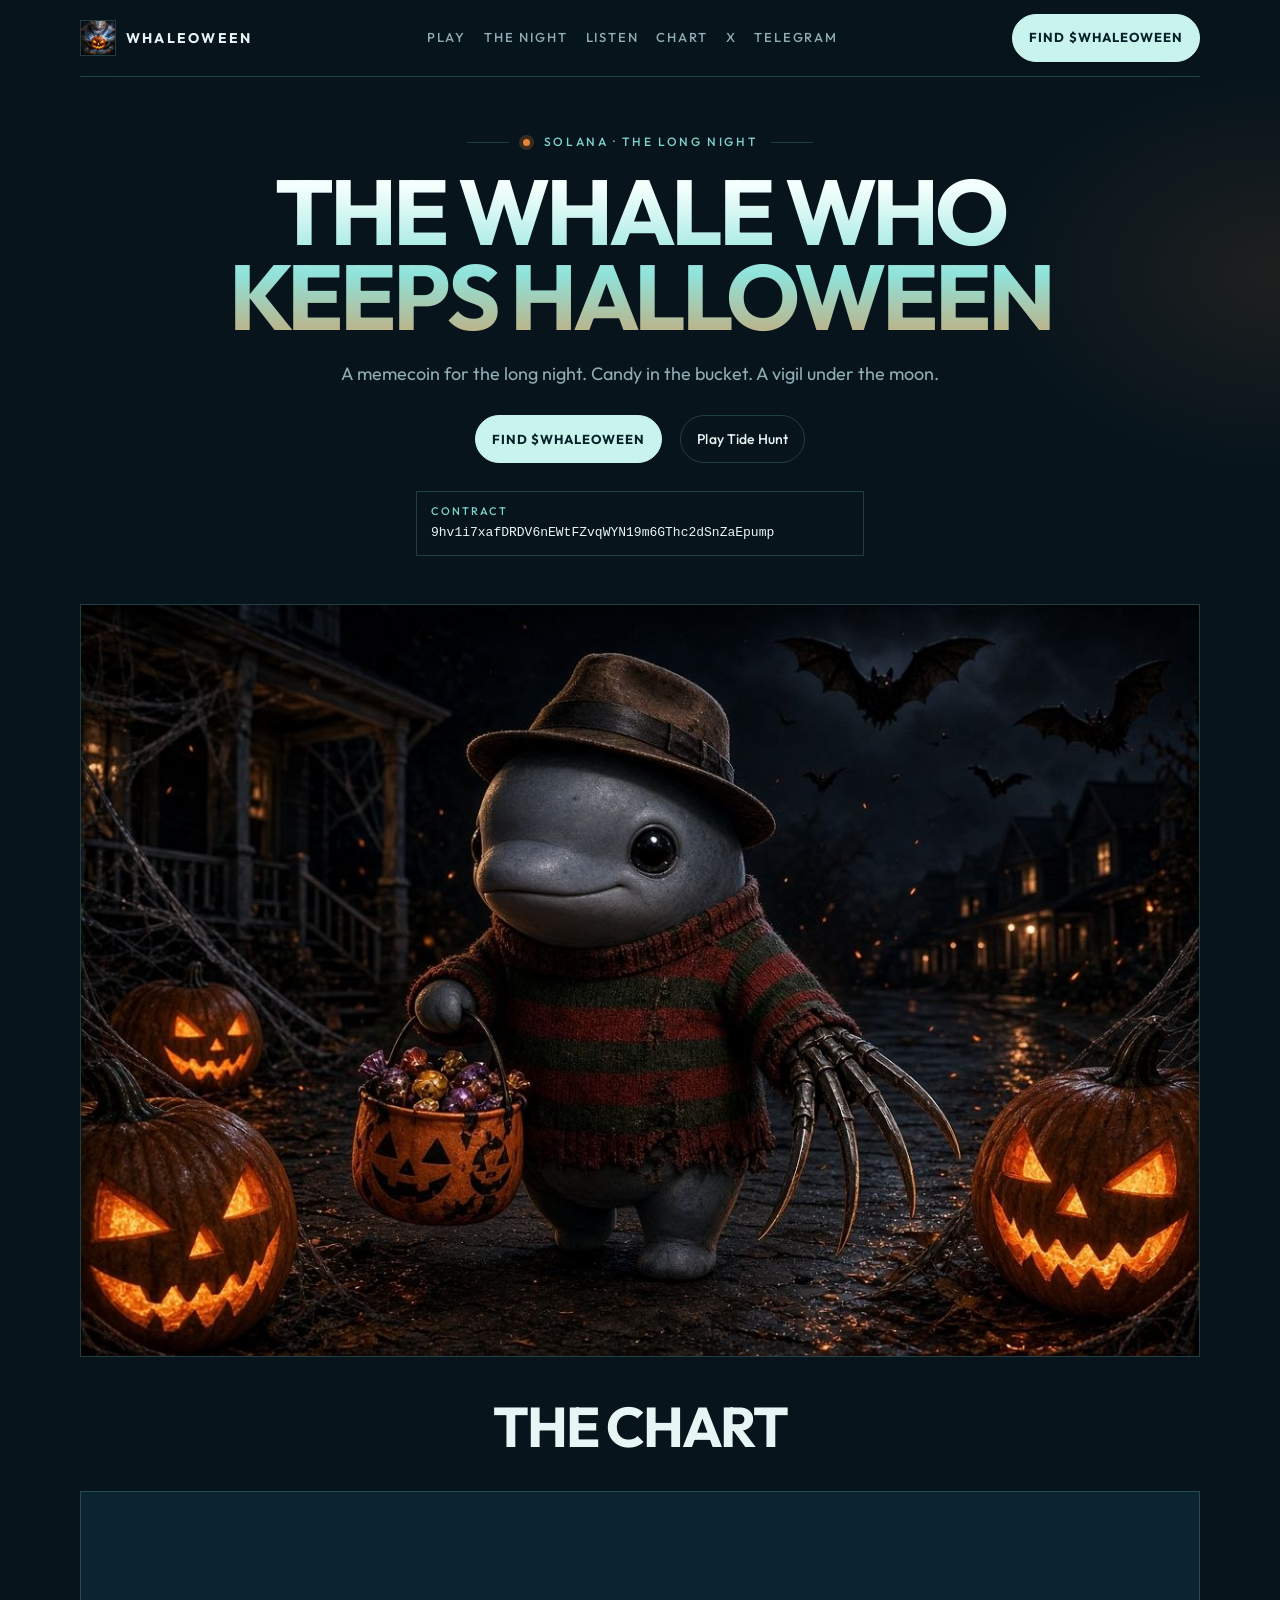
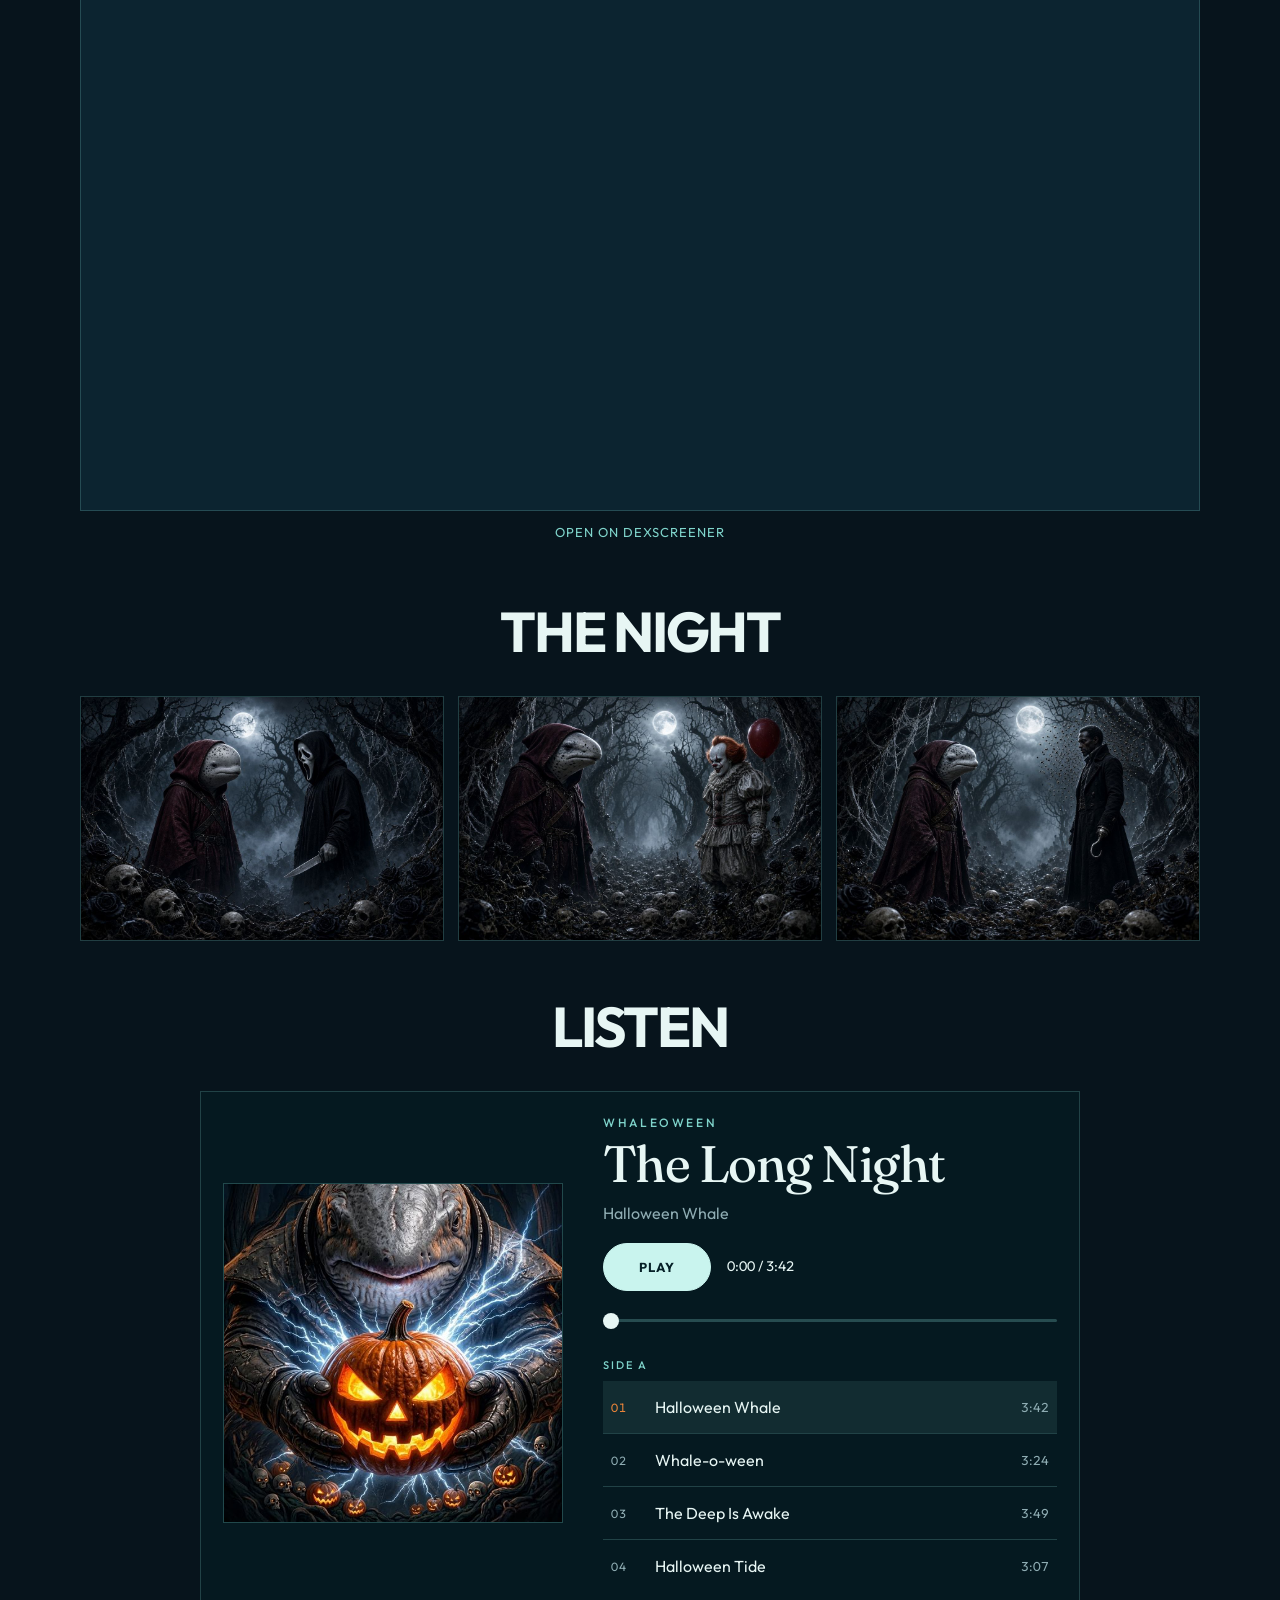
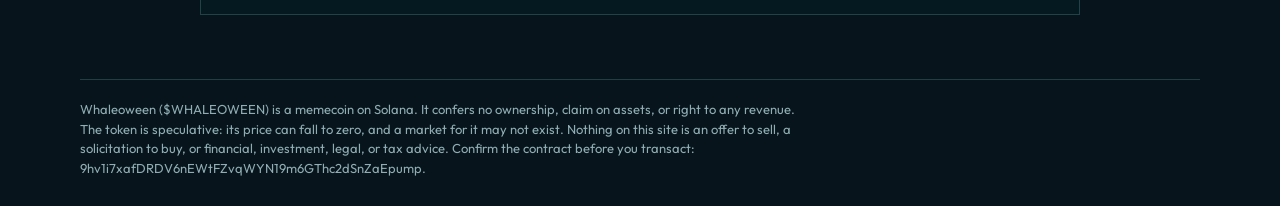
==== commit 2597a2e1: "Rename the game Tide Hunt and let players share a named score card on X. Co-authored-by: Cursor <cur" ====
--- a/index.html
+++ b/index.html
@@ -540,7 +540,7 @@
         <p class="lede">A memecoin for the long night. Candy in the bucket. A vigil under the moon.</p>
         <div class="hero-actions">
           <a class="btn btn-solid" href="https://dexscreener.com/solana/9hv1i7xafDRDV6nEWtFZvqWYN19m6GThc2dSnZaEpump" target="_blank" rel="noopener noreferrer">Find $WHALEOWEEN<span class="sr"> (opens in a new tab)</span></a>
-          <a class="btn" href="play/">Play the night</a>
+          <a class="btn" href="play/">Play Tide Hunt</a>
         </div>
         <button class="ca" type="button" id="copy-ca" data-ca="9hv1i7xafDRDV6nEWtFZvqWYN19m6GThc2dSnZaEpump">
           <span class="ca-label" id="ca-label">Contract</span>
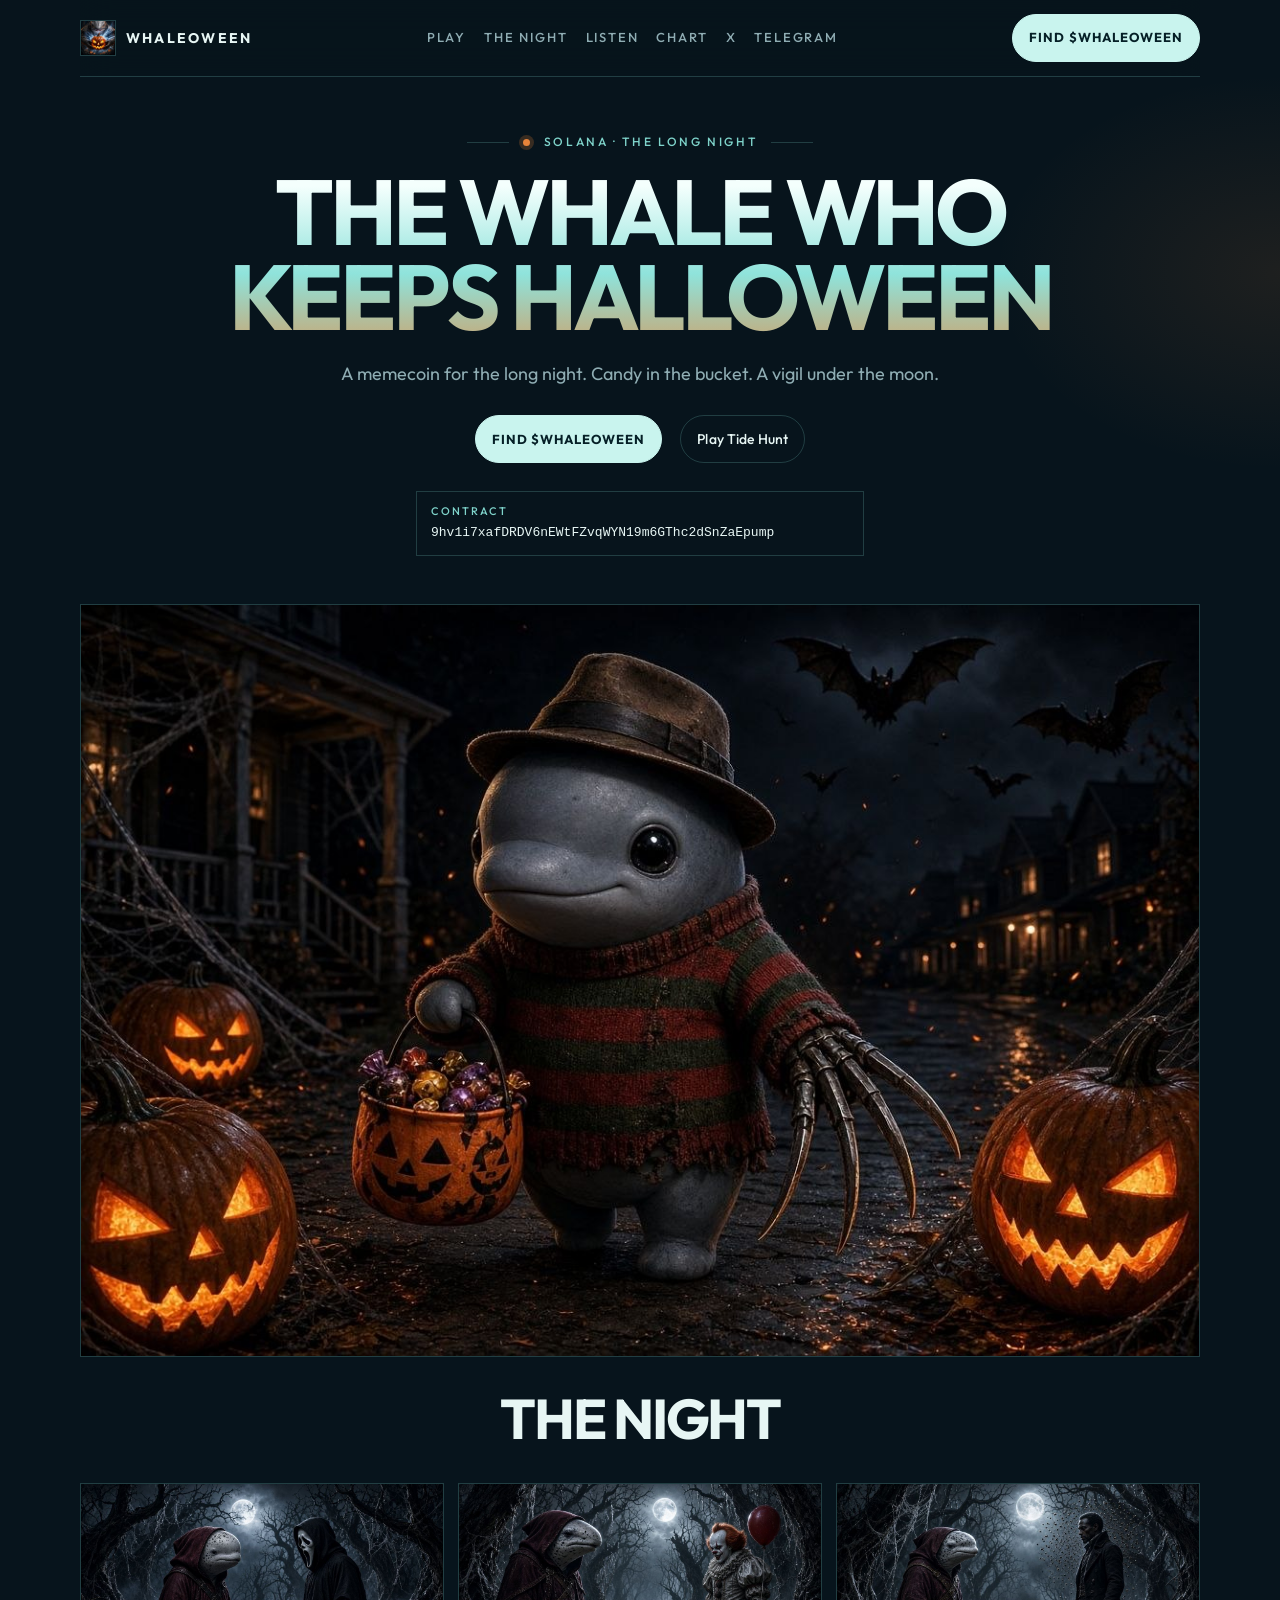
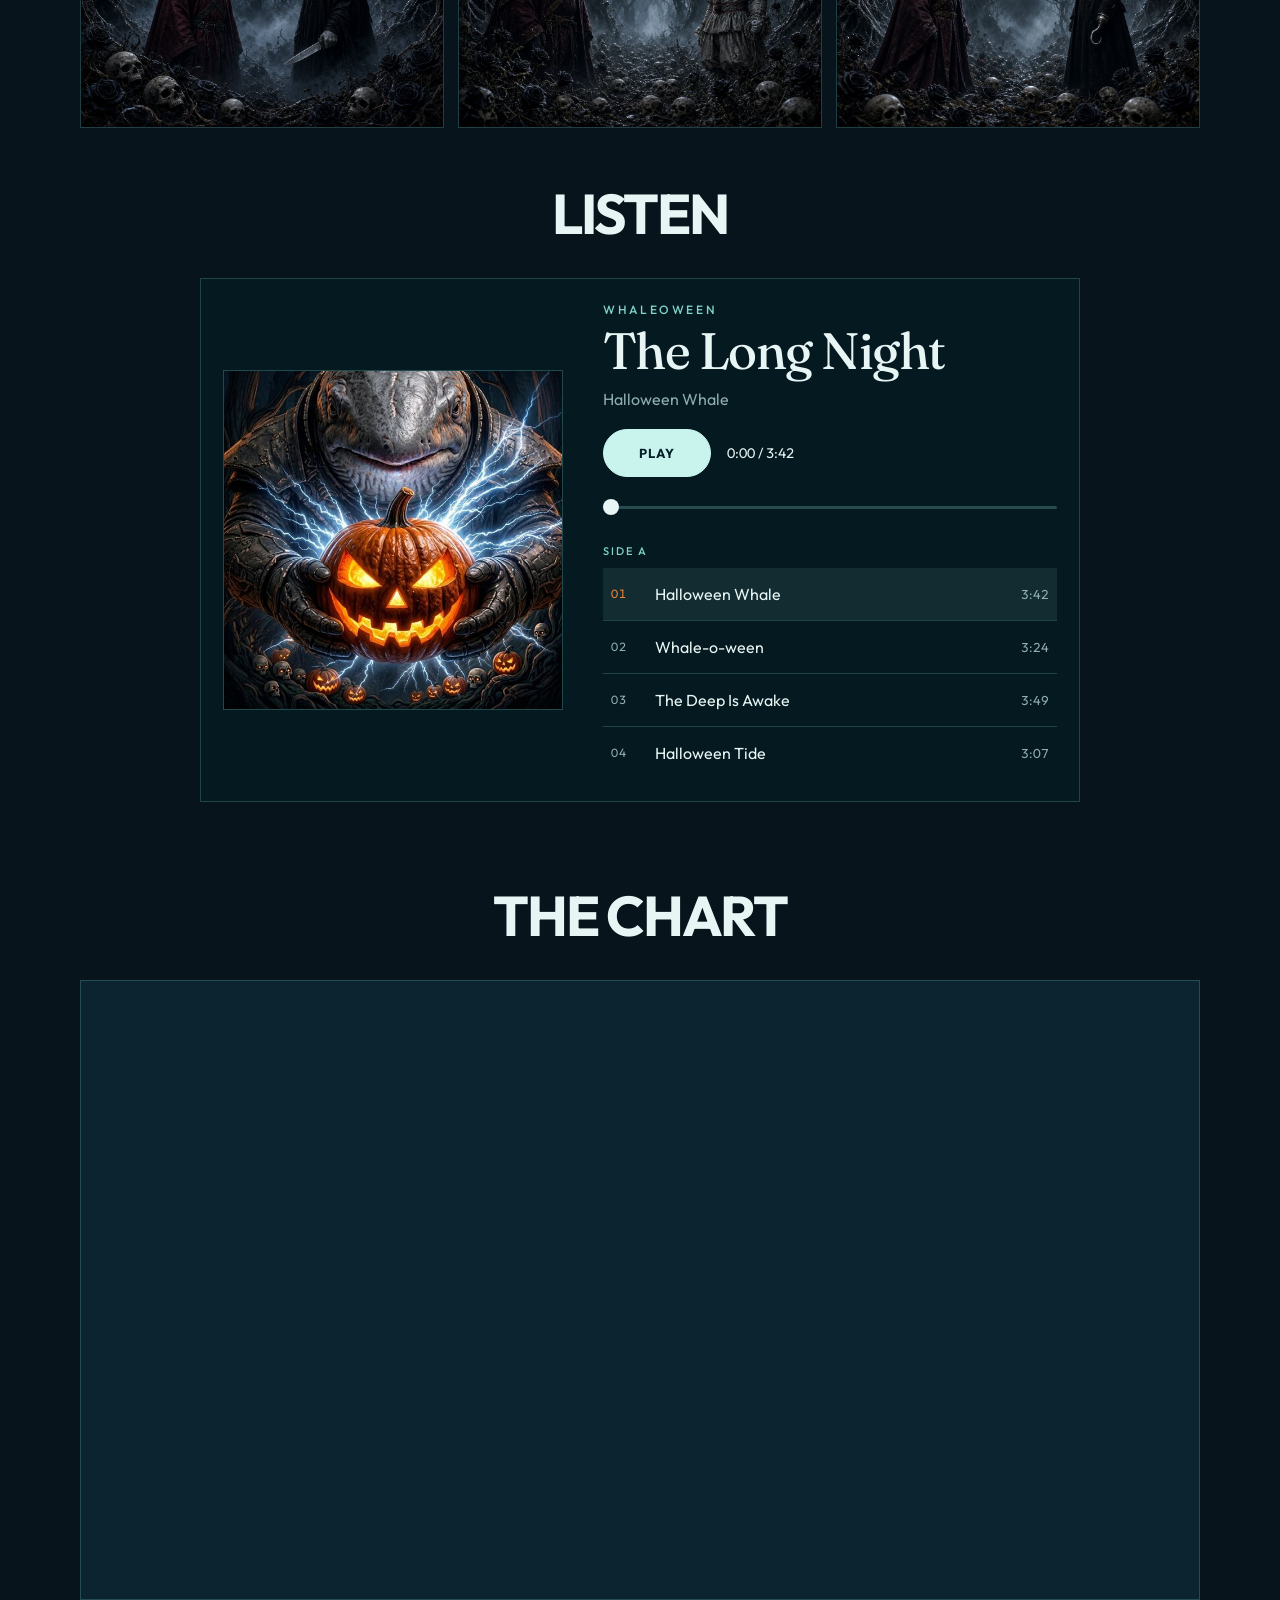
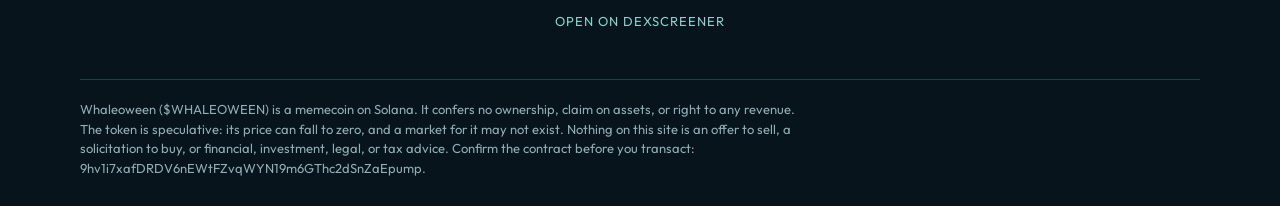
==== commit 42c8003c: "Load the price chart faster on phones and place the songs above it. Co-authored-by: Cursor <cursorag" ====
--- a/index.html
+++ b/index.html
@@ -257,6 +257,36 @@
     }
     .chart-note a { color: var(--gold); text-decoration: none; }
     .chart-note a:hover { color: var(--cream); }
+    .chart-fast {
+      position: relative;
+      z-index: 1;
+      display: flex;
+      flex-direction: column;
+      height: 100%;
+      padding: 14px 12px 10px;
+      background:
+        radial-gradient(ellipse 55% 45% at 80% 0%, rgba(127, 212, 203, 0.14), transparent 58%),
+        #0c2430;
+    }
+    .chart-fast[hidden] { display: none; }
+    .chart-meta {
+      display: flex;
+      align-items: baseline;
+      justify-content: space-between;
+      gap: 12px;
+      margin-bottom: 8px;
+    }
+    .chart-price,
+    .chart-change { margin: 0; }
+    .chart-price {
+      font-size: 22px;
+      font-weight: 700;
+      letter-spacing: -0.03em;
+    }
+    .chart-change { font-size: 14px; font-weight: 700; }
+    .chart-change.is-up { color: var(--gold); }
+    .chart-change.is-down { color: #d45b6a; }
+    .chart-fast svg { flex: 1; width: 100%; min-height: 0; display: block; }
     .listen { padding: 8px 0 64px; }
     .album {
       display: grid;
@@ -500,6 +530,7 @@
         font-size: 13px;
         white-space: nowrap;
       }
+      .chart-frame { height: 360px; min-height: 320px; }
       .album {
         grid-template-columns: 1fr;
         gap: 18px;
@@ -549,18 +580,6 @@
         <figure class="portrait">
           <img src="assets/street.jpg" width="1168" height="784" alt="A small grey whale in a brown fedora and a torn red-and-green striped sweater walks a wet Halloween street, holding a pumpkin bucket of candy, with a metal claw on the other hand.">
         </figure>
-      </section>
-      <section class="chart" id="chart" aria-label="Live price chart">
-        <h2>The chart</h2>
-        <div class="chart-frame">
-          <iframe
-            title="Live Whaleoween chart on Dexscreener"
-            src="https://dexscreener.com/solana/FAEM12aTLb3YXH946FTX63atDGiKEtoSWKXRZYHbB3fn?embed=1&amp;loadChartSettings=0&amp;trades=0&amp;tabs=0&amp;info=0&amp;chartLeftToolbar=0&amp;chartDefaultOnMobile=1&amp;chartTheme=dark&amp;theme=dark&amp;chartStyle=0&amp;chartType=usd&amp;interval=15"
-            loading="lazy"
-            allow="clipboard-write"
-          ></iframe>
-        </div>
-        <p class="chart-note"><a href="https://dexscreener.com/solana/FAEM12aTLb3YXH946FTX63atDGiKEtoSWKXRZYHbB3fn" target="_blank" rel="noopener noreferrer">Open on Dexscreener<span class="sr"> (opens in a new tab)</span></a></p>
       </section>
       <section class="gallery" id="night" aria-label="Selected frames">
         <h2>The night</h2>
@@ -630,11 +649,142 @@
         </div>
         <audio id="player" preload="metadata" src="assets/halloween-whale.mp3"></audio>
       </section>
+      <section class="chart" id="chart" aria-label="Live price chart">
+        <h2>The chart</h2>
+        <div class="chart-frame">
+          <div class="chart-fast" id="chart-fast" hidden>
+            <div class="chart-meta">
+              <p class="chart-price" id="chart-price">Loading the chart</p>
+              <p class="chart-change" id="chart-change"></p>
+            </div>
+            <svg id="chart-svg" role="img" aria-label="Whaleoween price chart" viewBox="0 0 320 180" preserveAspectRatio="none"></svg>
+          </div>
+          <iframe
+            id="chart-embed"
+            title="Live Whaleoween chart on Dexscreener"
+            data-src="https://dexscreener.com/solana/FAEM12aTLb3YXH946FTX63atDGiKEtoSWKXRZYHbB3fn?embed=1&amp;loadChartSettings=0&amp;trades=0&amp;tabs=0&amp;info=0&amp;chartLeftToolbar=0&amp;chartDefaultOnMobile=1&amp;chartTheme=dark&amp;theme=dark&amp;chartStyle=0&amp;chartType=usd&amp;interval=15"
+            loading="lazy"
+            allow="clipboard-write"
+          ></iframe>
+        </div>
+        <p class="chart-note"><a href="https://dexscreener.com/solana/FAEM12aTLb3YXH946FTX63atDGiKEtoSWKXRZYHbB3fn" target="_blank" rel="noopener noreferrer">Open on Dexscreener<span class="sr"> (opens in a new tab)</span></a></p>
+      </section>
     </main>
     <footer>
       <p>Whaleoween ($WHALEOWEEN) is a memecoin on Solana. It confers no ownership, claim on assets, or right to any revenue. The token is speculative: its price can fall to zero, and a market for it may not exist. Nothing on this site is an offer to sell, a solicitation to buy, or financial, investment, legal, or tax advice. Confirm the contract before you transact: 9hv1i7xafDRDV6nEWtFZvqWYN19m6GThc2dSnZaEpump.</p>
     </footer>
   </div>
+  <script>
+    (function () {
+      var embed = document.getElementById("chart-embed");
+      var fast = document.getElementById("chart-fast");
+      var priceEl = document.getElementById("chart-price");
+      var changeEl = document.getElementById("chart-change");
+      var svg = document.getElementById("chart-svg");
+      if (!embed) return;
+      var src = embed.getAttribute("data-src");
+      var mobile = window.matchMedia("(max-width: 800px)").matches;
+
+      function showEmbed() {
+        if (fast) fast.hidden = true;
+        embed.hidden = false;
+        if (src && !embed.getAttribute("src")) embed.src = src;
+      }
+
+      function money(value) {
+        var n = Number(value);
+        if (!isFinite(n)) return "";
+        if (n >= 1) return "$" + n.toLocaleString(undefined, { maximumFractionDigits: 2 });
+        if (n >= 0.01) return "$" + n.toFixed(4);
+        return "$" + n.toFixed(8).replace(/0+$/, "").replace(/\.$/, "");
+      }
+
+      function draw(list) {
+        var ns = "http://www.w3.org/2000/svg";
+        var w = 320;
+        var h = 180;
+        var highs = list.map(function (c) { return c[2]; });
+        var lows = list.map(function (c) { return c[3]; });
+        var max = Math.max.apply(null, highs);
+        var min = Math.min.apply(null, lows);
+        var pad = (max - min) * 0.08 || Math.abs(max) * 0.02 || 1;
+        max += pad;
+        min -= pad;
+        var slot = w / list.length;
+        function y(v) { return ((max - v) / (max - min)) * h; }
+        while (svg.firstChild) svg.removeChild(svg.firstChild);
+        for (var g = 1; g <= 3; g++) {
+          var line = document.createElementNS(ns, "line");
+          var gy = (h / 4) * g;
+          line.setAttribute("x1", "0");
+          line.setAttribute("x2", String(w));
+          line.setAttribute("y1", String(gy));
+          line.setAttribute("y2", String(gy));
+          line.setAttribute("stroke", "rgba(127, 212, 203, 0.18)");
+          line.setAttribute("stroke-width", "1");
+          svg.appendChild(line);
+        }
+        list.forEach(function (c, i) {
+          var open = c[1];
+          var high = c[2];
+          var low = c[3];
+          var close = c[4];
+          var up = close >= open;
+          var color = up ? "#7fd4cb" : "#e8843a";
+          var x = i * slot + slot / 2;
+          var wick = document.createElementNS(ns, "line");
+          wick.setAttribute("x1", String(x));
+          wick.setAttribute("x2", String(x));
+          wick.setAttribute("y1", String(y(high)));
+          wick.setAttribute("y2", String(y(low)));
+          wick.setAttribute("stroke", color);
+          wick.setAttribute("stroke-width", "1.5");
+          svg.appendChild(wick);
+          var body = document.createElementNS(ns, "rect");
+          var top = y(Math.max(open, close));
+          var bottom = y(Math.min(open, close));
+          var bh = Math.max(1.5, bottom - top);
+          body.setAttribute("x", String(x - slot * 0.28));
+          body.setAttribute("y", String(top));
+          body.setAttribute("width", String(Math.max(2, slot * 0.56)));
+          body.setAttribute("height", String(bh));
+          body.setAttribute("fill", color);
+          svg.appendChild(body);
+        });
+      }
+
+      if (!mobile) {
+        showEmbed();
+        return;
+      }
+
+      embed.hidden = true;
+      if (fast) fast.hidden = false;
+      var pairUrl = "https://api.dexscreener.com/latest/dex/pairs/solana/FAEM12aTLb3YXH946FTX63atDGiKEtoSWKXRZYHbB3fn";
+      var candleUrl = "https://api.geckoterminal.com/api/v2/networks/solana/pools/FAEM12aTLb3YXH946FTX63atDGiKEtoSWKXRZYHbB3fn/ohlcv/minute?aggregate=15&limit=48&currency=usd";
+
+      Promise.allSettled([
+        fetch(pairUrl).then(function (r) { return r.json(); }),
+        fetch(candleUrl).then(function (r) { return r.json(); })
+      ]).then(function (results) {
+        var pair = results[0].status === "fulfilled" && results[0].value.pairs && results[0].value.pairs[0];
+        var candles = results[1].status === "fulfilled" && results[1].value.data && results[1].value.data.attributes && results[1].value.data.attributes.ohlcv_list;
+        if (!candles || !candles.length) throw new Error("chart");
+        if (pair && priceEl) {
+          priceEl.textContent = money(pair.priceUsd);
+          var h24 = pair.priceChange && Number(pair.priceChange.h24);
+          if (changeEl && isFinite(h24)) {
+            changeEl.textContent = (h24 > 0 ? "+" : "") + h24.toFixed(1) + "% 24h";
+            changeEl.classList.add(h24 >= 0 ? "is-up" : "is-down");
+          }
+        } else if (priceEl) {
+          priceEl.textContent = money(candles[0][4]);
+        }
+        draw(candles.slice().reverse());
+        if (svg) svg.setAttribute("aria-label", "Whaleoween price, 15 minute candles");
+      }).catch(showEmbed);
+    })();
+  </script>
   <script src="fall.js"></script>
   <script>
     (function () {
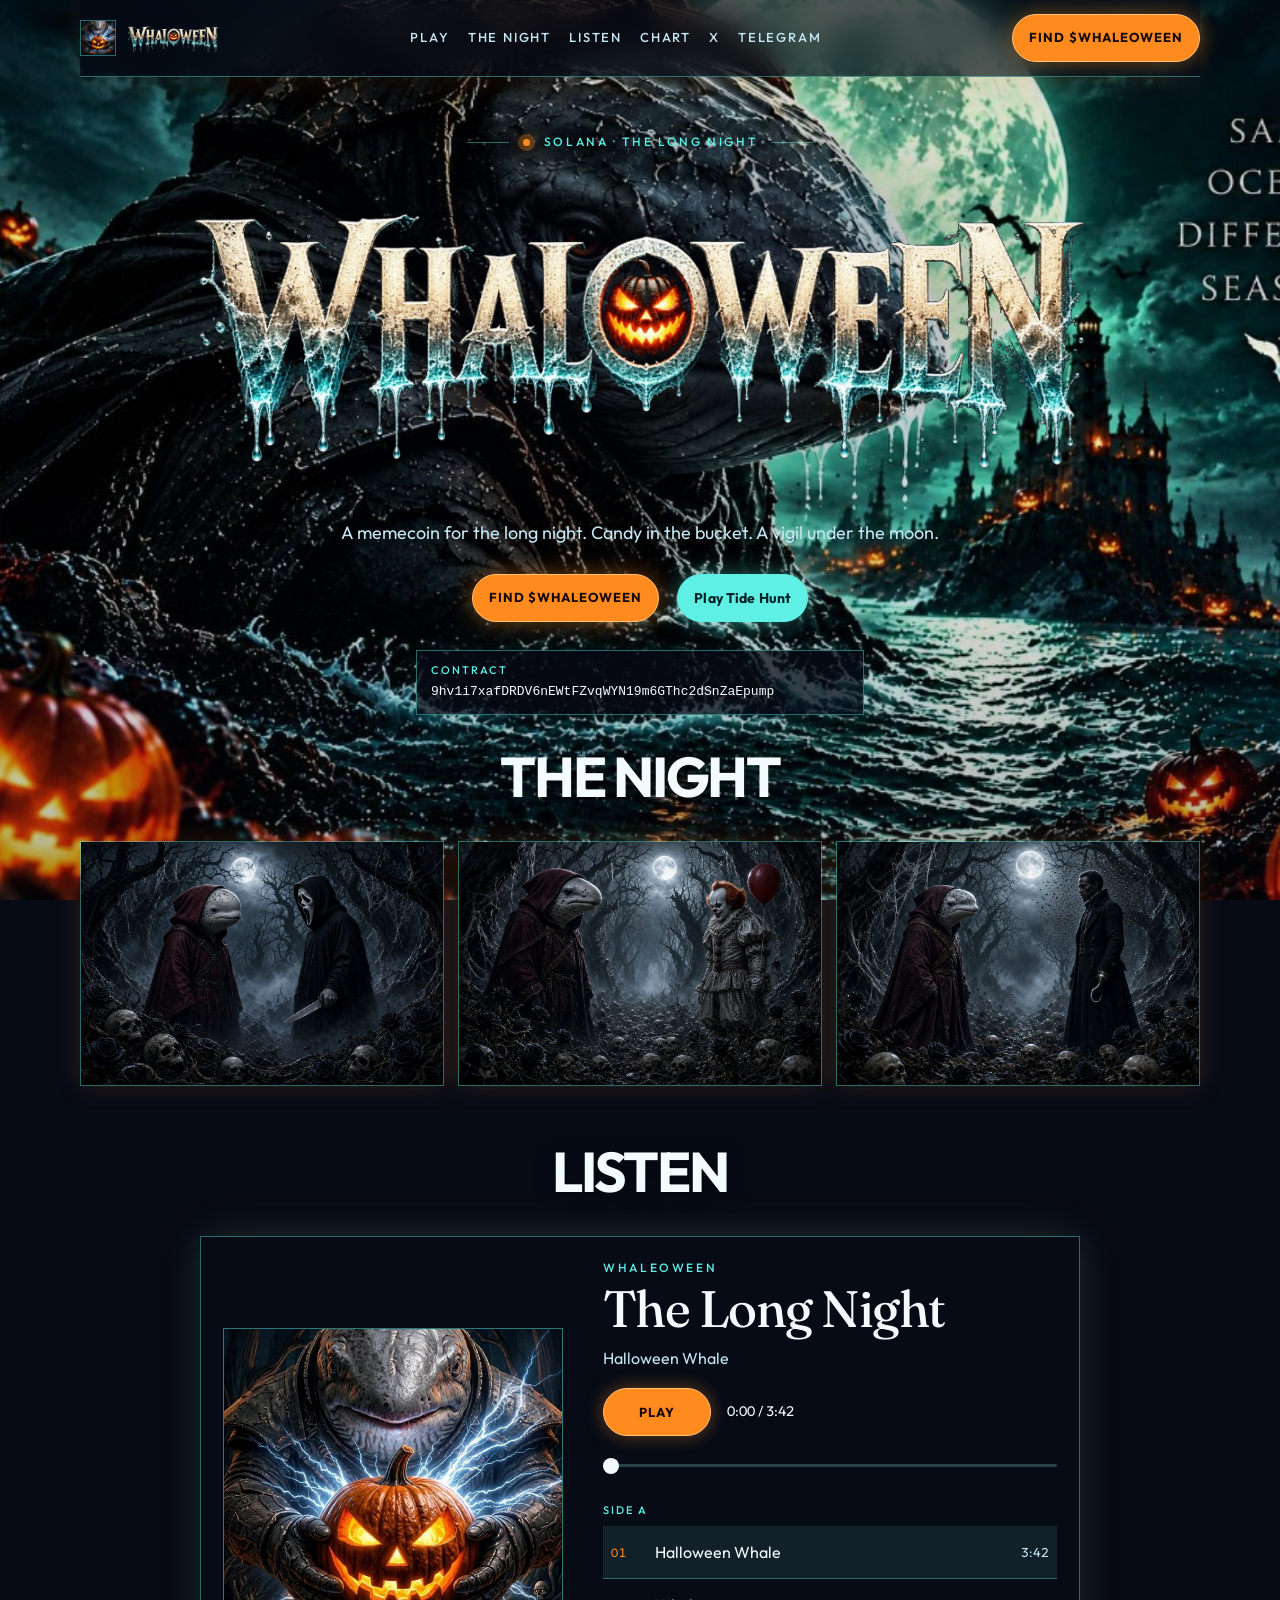
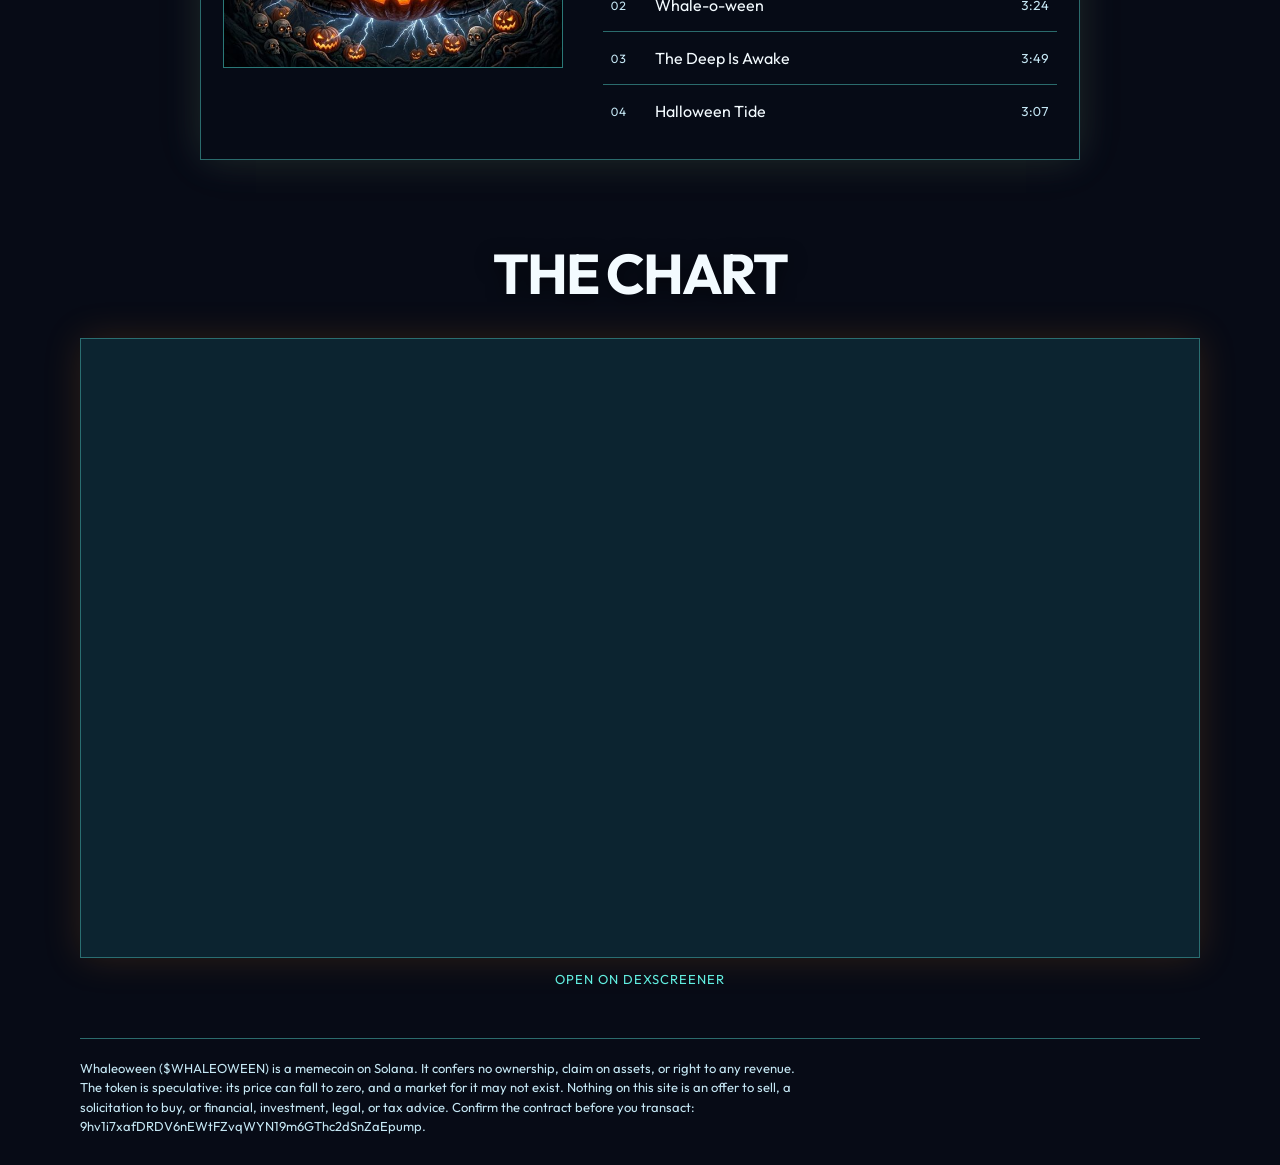
==== commit 97223798: "Refresh the night with the hooded whale painting, the icy wordmark, and teal and lantern buttons. Co" ====
--- a/index.html
+++ b/index.html
@@ -5,7 +5,7 @@
   <meta name="viewport" content="width=device-width, initial-scale=1, viewport-fit=cover">
   <title>Whaleoween — $WHALEOWEEN</title>
   <meta name="description" content="Whaleoween is a Halloween memecoin on Solana. Ticker $WHALEOWEEN.">
-  <meta name="theme-color" content="#07141c">
+  <meta name="theme-color" content="#0b1020">
   <meta name="color-scheme" content="dark">
   <meta name="apple-mobile-web-app-status-bar-style" content="black-translucent">
   <meta name="format-detection" content="telephone=no">
@@ -15,29 +15,36 @@
   <link href="https://fonts.googleapis.com/css2?family=Fraunces:opsz,wght@9..144,460&family=Outfit:wght@400;500;700&display=swap" rel="stylesheet">
   <style>
     :root {
-      --bg: #07141c;
-      --cream: #e7f6f4;
-      --muted: #8fadb3;
-      --gold: #7fd4cb;
-      --ember: #e8843a;
-      --ink: #062027;
-      --line: rgba(127, 212, 203, 0.22);
+      --bg: #070b16;
+      --cream: #f3fbff;
+      --muted: #c5e7f4;
+      --gold: #5ef0e4;
+      --ember: #ff8a1e;
+      --ink: #140804;
+      --line: rgba(94, 240, 228, 0.42);
       --pad: max(20px, env(safe-area-inset-left));
       --pad-r: max(20px, env(safe-area-inset-right));
     }
     *, *::before, *::after { box-sizing: border-box; }
-    html { scroll-behavior: smooth; -webkit-text-size-adjust: 100%; text-size-adjust: 100%; }
+    html { scroll-behavior: smooth; -webkit-text-size-adjust: 100%; text-size-adjust: 100%; background: var(--bg); }
     body {
       margin: 0;
-      background:
-        radial-gradient(820px 440px at 50% -12%, rgba(127, 212, 203, 0.16), transparent 58%),
-        radial-gradient(520px 360px at 100% 8%, rgba(232, 132, 58, 0.1), transparent 55%),
-        var(--bg);
+      background: transparent;
       color: var(--cream);
       font-family: Outfit, "Segoe UI", sans-serif;
       font-size: 17px;
       line-height: 1.5;
       -webkit-font-smoothing: antialiased;
+    }
+    body::before {
+      content: "";
+      position: fixed;
+      inset: 0;
+      z-index: 0;
+      background:
+        linear-gradient(180deg, rgba(5, 8, 18, 0.16) 0%, rgba(5, 8, 18, 0.04) 40%, rgba(5, 8, 18, 0.3) 100%),
+        url("assets/main-bg.jpg") center center / cover no-repeat;
+      pointer-events: none;
     }
     img { width: 100%; max-width: 100%; height: auto; display: block; background: #000; }
     figure { margin: 0; min-width: 0; }
@@ -73,8 +80,9 @@
       justify-content: space-between;
       gap: 16px 24px;
       padding: max(14px, env(safe-area-inset-top)) 0 14px;
-      background: rgba(7, 20, 28, 0.9);
+      background: rgba(7, 11, 22, 0.62);
       border-bottom: 1px solid var(--line);
+      box-shadow: 0 8px 28px rgba(255, 122, 26, 0.08);
       backdrop-filter: blur(16px);
       -webkit-backdrop-filter: blur(16px);
     }
@@ -90,13 +98,30 @@
       text-transform: uppercase;
       text-decoration: none;
     }
-    .brand img {
+    .brand img.brand-mark {
       width: 36px;
       height: 36px;
       max-width: 36px;
       border: 1px solid var(--line);
       flex: 0 0 auto;
       object-fit: contain;
+      background: transparent;
+    }
+    .brand-word {
+      width: auto;
+      height: 34px;
+      max-width: min(240px, 52vw);
+      object-fit: contain;
+      object-position: left center;
+      background: transparent;
+    }
+    .wordmark {
+      margin: 12px auto 0;
+      width: min(920px, 100%);
+    }
+    .wordmark img {
+      width: 100%;
+      height: auto;
       background: transparent;
     }
     .nav, .hero-actions, .dock { display: flex; flex-wrap: wrap; gap: 10px 18px; align-items: center; }
@@ -130,26 +155,36 @@
       touch-action: manipulation;
       -webkit-tap-highlight-color: transparent;
     }
-    .btn:hover { border-color: var(--cream); }
-    .btn:active { background: rgba(231, 246, 244, 0.08); }
+    .btn:hover { border-color: var(--gold); color: #fff; }
+    .btn:active { background: rgba(94, 240, 228, 0.12); }
     .btn-solid, .dock .btn {
-      background: #c9f4ee;
-      border-color: #c9f4ee;
+      background: var(--ember);
+      border-color: #ffc27a;
       color: var(--ink);
       font-weight: 700;
       letter-spacing: 0.08em;
       text-transform: uppercase;
       font-size: 13px;
-    }
-    .btn-solid:hover, .dock .btn:hover { background: #e9fffc; border-color: #e9fffc; }
+      box-shadow: 0 0 22px rgba(255, 138, 30, 0.45);
+    }
+    .btn-solid:hover, .dock .btn:hover { background: #ffb15a; border-color: #ffe0b0; color: var(--ink); }
     .hero-actions { justify-content: center; margin-top: 28px; }
+    .hero-actions .btn:not(.btn-solid) {
+      border-color: var(--gold);
+      color: #042226;
+      background: var(--gold);
+      font-weight: 700;
+      box-shadow: 0 0 22px rgba(94, 240, 228, 0.4);
+    }
+    .hero-actions .btn:not(.btn-solid):hover {
+      background: #b8fff8;
+      border-color: #e8fffc;
+      color: #042226;
+    }
     .hero {
       padding: 56px 0 20px;
       text-align: center;
-    }
-    .portrait {
-      margin: 48px 0 0;
-      border: 1px solid var(--line);
+      background: radial-gradient(ellipse 62% 48% at 50% 36%, rgba(5, 8, 18, 0.48), transparent 72%);
     }
     .kicker, .ticker {
       margin: 0;
@@ -174,22 +209,7 @@
       height: 7px;
       border-radius: 50%;
       background: var(--ember);
-      box-shadow: 0 0 0 4px rgba(232, 132, 58, 0.22);
-    }
-    h1 {
-      margin: 18px auto 0;
-      max-width: 16ch;
-      font-family: Outfit, "Segoe UI", sans-serif;
-      font-weight: 700;
-      font-size: clamp(44px, 7.4vw, 92px);
-      line-height: 0.92;
-      letter-spacing: -0.045em;
-      text-transform: uppercase;
-      text-wrap: balance;
-      background: linear-gradient(180deg, #f4fffd 10%, #8fe3db 62%, #e8843a 130%);
-      -webkit-background-clip: text;
-      background-clip: text;
-      color: transparent;
+      box-shadow: 0 0 0 5px rgba(255, 138, 30, 0.28), 0 0 16px rgba(255, 138, 30, 0.8);
     }
     .ca {
       display: grid;
@@ -199,7 +219,8 @@
       margin: 28px auto 0;
       padding: 12px 14px;
       border: 1px solid var(--line);
-      background: transparent;
+      background: rgba(7, 12, 24, 0.72);
+      box-shadow: 0 0 24px rgba(94, 240, 228, 0.08);
       color: inherit;
       text-align: left;
       cursor: pointer;
@@ -237,7 +258,8 @@
       height: min(70vh, 620px);
       min-height: 460px;
       border: 1px solid var(--line);
-      background: #0c2430;
+      background: rgba(8, 16, 32, 0.82);
+      box-shadow: 0 0 36px rgba(255, 138, 30, 0.16);
     }
     .chart-frame iframe {
       position: absolute;
@@ -297,7 +319,8 @@
       margin: 0 auto;
       padding: 22px;
       border: 1px solid var(--line);
-      background: rgba(6, 32, 39, 0.45);
+      background: rgba(7, 12, 24, 0.78);
+      box-shadow: 0 0 36px rgba(94, 240, 228, 0.1), 0 0 48px rgba(255, 138, 30, 0.08);
     }
     .sleeve {
       margin: 0;
@@ -343,10 +366,11 @@
       min-width: 108px;
       min-height: 48px;
       padding: 0 22px;
-      border: 1px solid #c9f4ee;
+      border: 1px solid #ffc27a;
       border-radius: 999px;
-      background: #c9f4ee;
+      background: var(--ember);
       color: var(--ink);
+      box-shadow: 0 0 18px rgba(255, 138, 30, 0.4);
       font-family: inherit;
       font-size: 13px;
       font-weight: 700;
@@ -356,7 +380,7 @@
       touch-action: manipulation;
       -webkit-tap-highlight-color: transparent;
     }
-    .play-toggle:hover { background: #e9fffc; border-color: #e9fffc; }
+    .play-toggle:hover { background: #ffb15a; border-color: #ffe0b0; }
     .now-time {
       margin: 0;
       color: var(--cream);
@@ -457,13 +481,17 @@
       text-transform: uppercase;
       text-align: center;
       color: var(--cream);
+      text-shadow: 0 4px 18px rgba(0, 0, 0, 0.55);
     }
     .frames {
       display: grid;
       grid-template-columns: repeat(3, minmax(0, 1fr));
       gap: 14px;
     }
-    .frames figure { border: 1px solid var(--line); }
+    .frames figure {
+      border: 1px solid var(--line);
+      box-shadow: 0 0 24px rgba(255, 138, 30, 0.16);
+    }
     .swipe { display: none; }
     footer {
       border-top: 1px solid var(--line);
@@ -481,7 +509,6 @@
     @media (max-width: 800px) {
       .nav, .header-cta { display: none; }
       .hero { padding: 28px 0 12px; }
-      h1 { font-size: clamp(40px, 12vw, 64px); }
       .swipe {
         display: block;
         margin: 0 0 10px;
@@ -519,7 +546,7 @@
         bottom: 0;
         z-index: 6;
         padding: 10px var(--pad-r) calc(10px + env(safe-area-inset-bottom)) var(--pad);
-        background: rgba(7, 20, 28, 0.94);
+        background: rgba(7, 11, 22, 0.82);
         backdrop-filter: blur(16px);
         -webkit-backdrop-filter: blur(16px);
         border-top: 1px solid var(--line);
@@ -542,7 +569,6 @@
     }
     @media (max-width: 360px) {
       .dock .btn { font-size: 12px; letter-spacing: 0; }
-      h1 { font-size: 36px; }
     }
     @media (prefers-reduced-motion: reduce) {
       html { scroll-behavior: auto; }
@@ -553,7 +579,7 @@
 <body>
   <div class="page">
     <header>
-      <a class="brand" href="./"><img src="assets/mark.jpg" width="600" height="600" alt="">Whaleoween</a>
+      <a class="brand" href="./"><img class="brand-mark" src="assets/mark.jpg" width="600" height="600" alt=""><img class="brand-word" src="assets/wordmark.png" alt="Whaleoween"></a>
       <nav class="nav" aria-label="Whaleoween links">
         <a class="nav-link" href="play/">Play</a>
         <a class="nav-link" href="#night">The night</a>
@@ -567,7 +593,7 @@
     <main>
       <section class="hero">
         <p class="kicker"><span class="pulse" aria-hidden="true"></span>Solana · The long night</p>
-        <h1>The whale who keeps Halloween</h1>
+        <h1 class="wordmark"><img src="assets/wordmark.png" alt="Whaleoween"></h1>
         <p class="lede">A memecoin for the long night. Candy in the bucket. A vigil under the moon.</p>
         <div class="hero-actions">
           <a class="btn btn-solid" href="https://dexscreener.com/solana/9hv1i7xafDRDV6nEWtFZvqWYN19m6GThc2dSnZaEpump" target="_blank" rel="noopener noreferrer">Find $WHALEOWEEN<span class="sr"> (opens in a new tab)</span></a>
@@ -577,9 +603,6 @@
           <span class="ca-label" id="ca-label">Contract</span>
           <code>9hv1i7xafDRDV6nEWtFZvqWYN19m6GThc2dSnZaEpump</code>
         </button>
-        <figure class="portrait">
-          <img src="assets/street.jpg" width="1168" height="784" alt="A small grey whale in a brown fedora and a torn red-and-green striped sweater walks a wet Halloween street, holding a pumpkin bucket of candy, with a metal claw on the other hand.">
-        </figure>
       </section>
       <section class="gallery" id="night" aria-label="Selected frames">
         <h2>The night</h2>
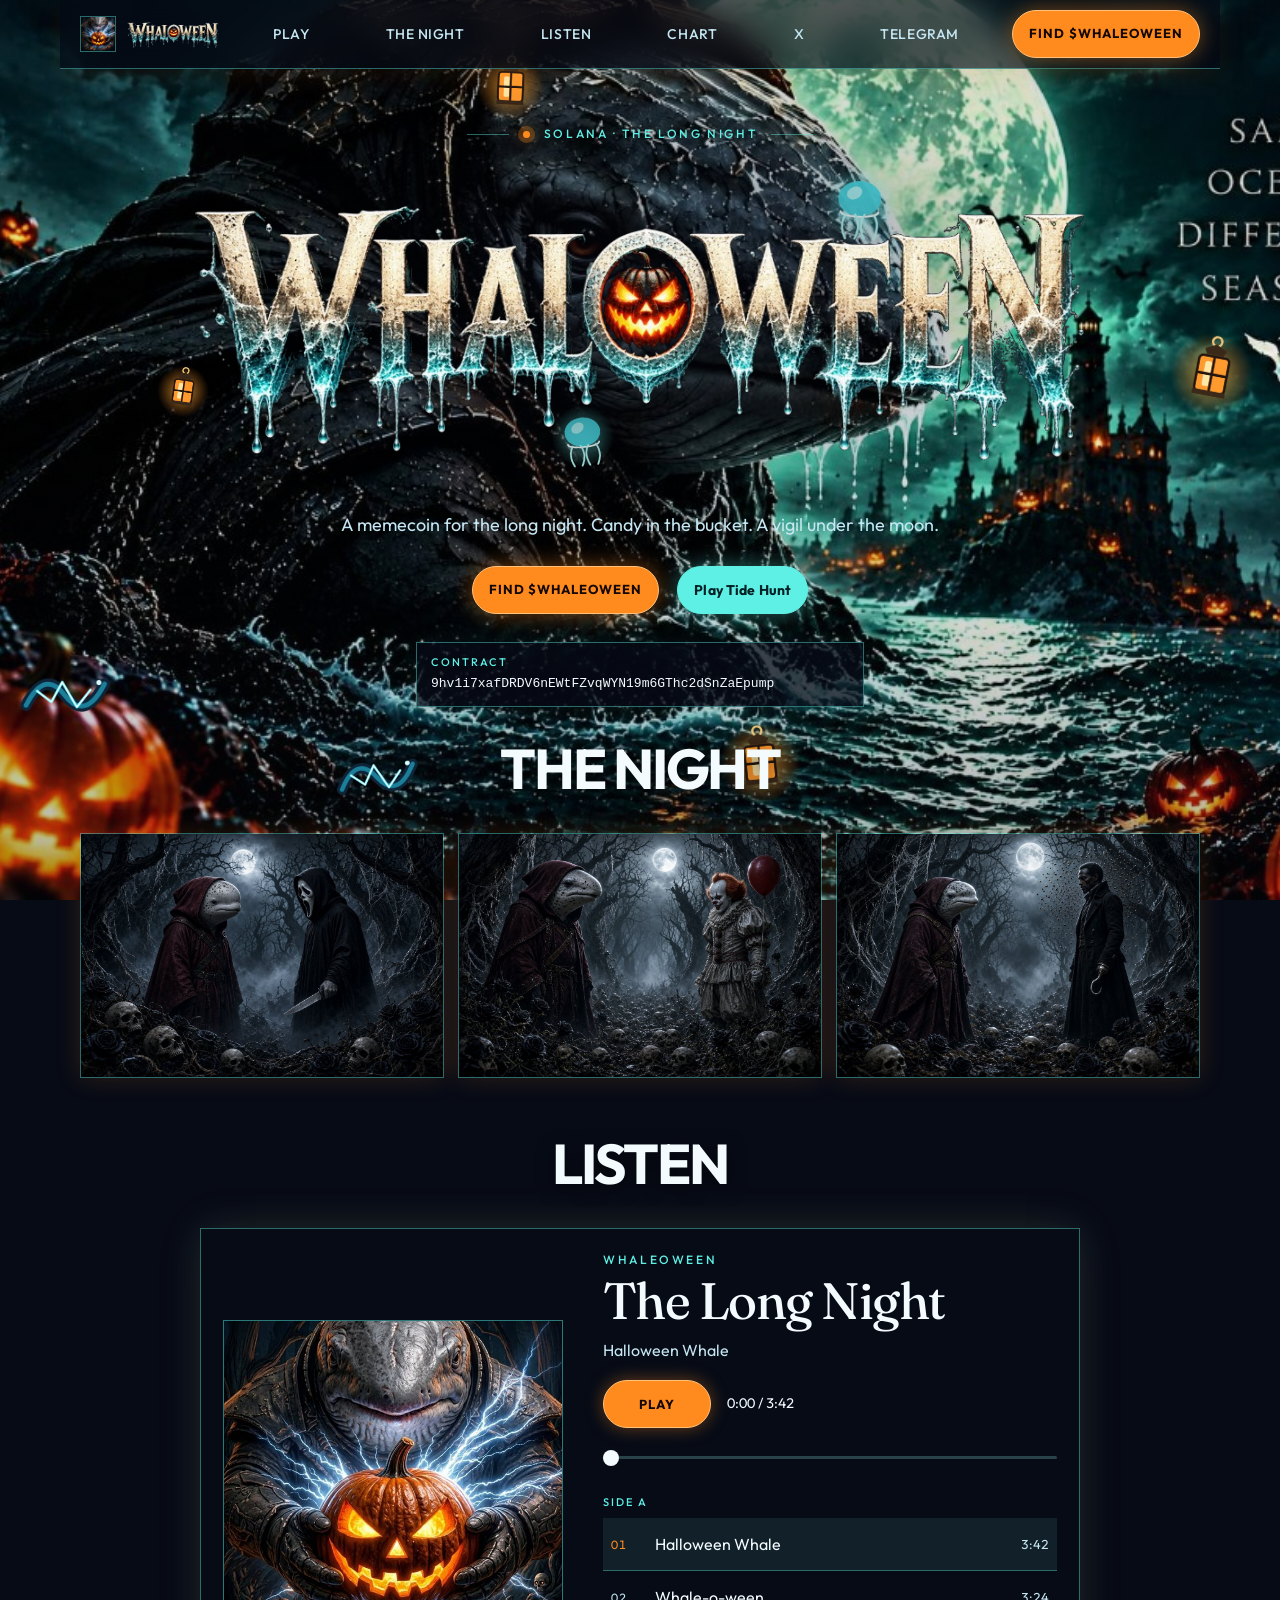
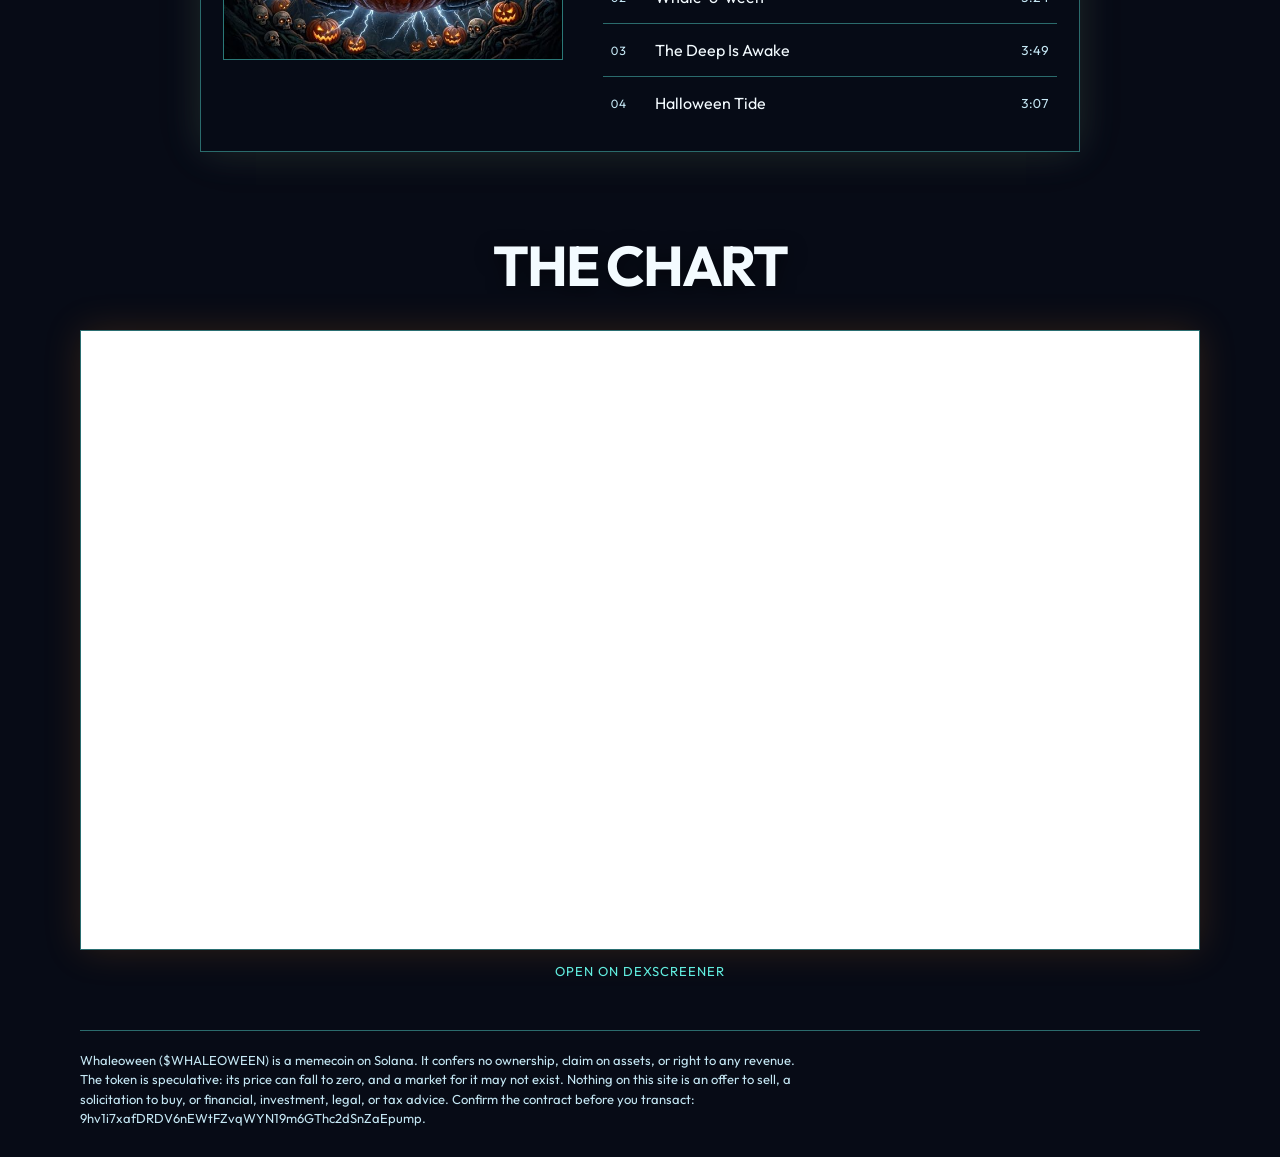
==== commit 97b9c339: "Keep the header links across the screen, open the Whaleoween Telegram, and make the sprites fall on " ====
--- a/index.html
+++ b/index.html
@@ -63,7 +63,6 @@
       height: 100%;
       pointer-events: none;
       overflow: hidden;
-      contain: paint;
     }
     .page {
       position: relative;
@@ -75,11 +74,16 @@
       position: sticky;
       top: 0;
       z-index: 5;
-      display: flex;
+      box-sizing: border-box;
+      width: calc(100% + var(--pad) + var(--pad-r));
+      margin-left: calc(var(--pad) * -1);
+      margin-right: calc(var(--pad-r) * -1);
+      display: grid;
+      grid-template-columns: auto minmax(0, 1fr) auto;
+      grid-template-areas: "brand nav cta";
       align-items: center;
-      justify-content: space-between;
-      gap: 16px 24px;
-      padding: max(14px, env(safe-area-inset-top)) 0 14px;
+      column-gap: clamp(8px, 1.2vw, 16px);
+      padding: max(10px, env(safe-area-inset-top)) var(--pad-r) 10px var(--pad);
       background: rgba(7, 11, 22, 0.62);
       border-bottom: 1px solid var(--line);
       box-shadow: 0 8px 28px rgba(255, 122, 26, 0.08);
@@ -87,6 +91,7 @@
       -webkit-backdrop-filter: blur(16px);
     }
     .brand {
+      grid-area: brand;
       display: inline-flex;
       align-items: center;
       gap: 10px;
@@ -125,16 +130,34 @@
       background: transparent;
     }
     .nav, .hero-actions, .dock { display: flex; flex-wrap: wrap; gap: 10px 18px; align-items: center; }
+    .nav {
+      grid-area: nav;
+      width: 100%;
+      flex-wrap: nowrap;
+      justify-content: space-between;
+      min-width: 0;
+      gap: 0;
+    }
     .nav-link {
       color: var(--muted);
-      font-size: 13px;
+      flex: 1 1 auto;
+      justify-content: center;
+      font-size: clamp(12px, 1.15vw, 14px);
       font-weight: 500;
-      letter-spacing: 0.14em;
+      letter-spacing: 0.04em;
       text-transform: uppercase;
       text-decoration: none;
-      min-height: 48px;
+      min-height: 44px;
+      padding: 0 2px;
+      white-space: nowrap;
       display: inline-flex;
       align-items: center;
+    }
+    .header-cta {
+      grid-area: cta;
+      flex: 0 0 auto;
+      white-space: nowrap;
+      padding-inline: clamp(12px, 1.4vw, 16px);
     }
     .nav-link:hover { color: var(--cream); }
     .btn {
@@ -502,12 +525,45 @@
     footer p { margin: 0; max-width: 46rem; overflow-wrap: anywhere; }
     .dock { display: none; }
     @media (max-width: 1040px) {
-      .nav { gap: 4px 12px; }
-      .nav-link { letter-spacing: 0.08em; font-size: 12px; }
-      .brand { letter-spacing: 0.1em; font-size: 13px; }
+      .nav-link { letter-spacing: 0.02em; font-size: 12px; }
+      .brand-word { max-width: min(180px, 24vw); }
     }
     @media (max-width: 800px) {
-      .nav, .header-cta { display: none; }
+      header {
+        grid-template-columns: minmax(0, 1fr) auto;
+        grid-template-areas: "brand cta" "nav nav";
+        column-gap: 8px;
+        row-gap: 0;
+        padding-top: max(8px, env(safe-area-inset-top));
+        padding-bottom: 4px;
+      }
+      .brand { min-width: 0; gap: 8px; }
+      .brand img.brand-mark { width: 32px; height: 32px; max-width: 32px; }
+      .brand-word { height: 28px; max-width: 100%; }
+      .header-cta {
+        display: inline-flex;
+        min-height: 40px;
+        padding-inline: 12px;
+        font-size: 12px;
+        letter-spacing: 0.04em;
+      }
+      .nav {
+        display: flex;
+        justify-content: space-between;
+        gap: 0;
+        overflow-x: auto;
+        scrollbar-width: none;
+      }
+      .nav::-webkit-scrollbar { display: none; }
+      .nav-link {
+        flex: 1 0 auto;
+        justify-content: center;
+        min-width: 44px;
+        min-height: 40px;
+        font-size: 12px;
+        letter-spacing: 0.02em;
+        padding: 0 4px;
+      }
       .hero { padding: 28px 0 12px; }
       .swipe {
         display: block;
@@ -536,27 +592,6 @@
         flex: 0 0 min(82vw, 420px);
         scroll-snap-align: start;
       }
-      .dock {
-        display: grid;
-        grid-template-columns: repeat(3, minmax(0, 1fr));
-        gap: 8px;
-        position: fixed;
-        left: 0;
-        right: 0;
-        bottom: 0;
-        z-index: 6;
-        padding: 10px var(--pad-r) calc(10px + env(safe-area-inset-bottom)) var(--pad);
-        background: rgba(7, 11, 22, 0.82);
-        backdrop-filter: blur(16px);
-        -webkit-backdrop-filter: blur(16px);
-        border-top: 1px solid var(--line);
-      }
-      .dock .btn {
-        min-height: 48px;
-        padding: 0 8px;
-        font-size: 13px;
-        white-space: nowrap;
-      }
       .chart-frame { height: 360px; min-height: 320px; }
       .album {
         grid-template-columns: 1fr;
@@ -565,10 +600,11 @@
       }
       .sleeve { width: min(100%, 420px); margin: 0 auto; }
       .album-title { font-size: 40px; }
-      footer { padding-bottom: calc(88px + env(safe-area-inset-bottom)); }
-    }
-    @media (max-width: 360px) {
-      .dock .btn { font-size: 12px; letter-spacing: 0; }
+    }
+    @media (max-width: 380px) {
+      .nav-link { font-size: 11px; letter-spacing: 0.01em; padding: 0 4px; }
+      .header-cta { font-size: 11px; padding-inline: 10px; }
+      .brand-word { max-width: 42vw; }
     }
     @media (prefers-reduced-motion: reduce) {
       html { scroll-behavior: auto; }
@@ -586,7 +622,7 @@
         <a class="nav-link" href="#listen">Listen</a>
         <a class="nav-link" href="#chart">Chart</a>
         <a class="nav-link" href="https://x.com/i/communities/2011205966444847116" target="_blank" rel="noopener noreferrer">X<span class="sr"> (opens in a new tab)</span></a>
-        <a class="nav-link" href="https://t.me/getreadygo12" target="_blank" rel="noopener noreferrer">Telegram<span class="sr"> (opens in a new tab)</span></a>
+        <a class="nav-link" href="https://t.me/WHALEOWEEN" target="_blank" rel="noopener noreferrer">Telegram<span class="sr"> (opens in a new tab)</span></a>
       </nav>
       <a class="btn btn-solid header-cta" href="https://dexscreener.com/solana/9hv1i7xafDRDV6nEWtFZvqWYN19m6GThc2dSnZaEpump" target="_blank" rel="noopener noreferrer">Find $WHALEOWEEN<span class="sr"> (opens in a new tab)</span></a>
     </header>
@@ -932,7 +968,7 @@
   <nav class="dock" aria-label="Whaleoween links">
     <a class="btn" href="https://dexscreener.com/solana/9hv1i7xafDRDV6nEWtFZvqWYN19m6GThc2dSnZaEpump" target="_blank" rel="noopener noreferrer">Dexscreener<span class="sr"> (opens in a new tab)</span></a>
     <a class="btn" href="https://x.com/i/communities/2011205966444847116" target="_blank" rel="noopener noreferrer">X<span class="sr"> (opens in a new tab)</span></a>
-    <a class="btn" href="https://t.me/getreadygo12" target="_blank" rel="noopener noreferrer">Telegram<span class="sr"> (opens in a new tab)</span></a>
+    <a class="btn" href="https://t.me/WHALEOWEEN" target="_blank" rel="noopener noreferrer">Telegram<span class="sr"> (opens in a new tab)</span></a>
   </nav>
 </body>
 </html>
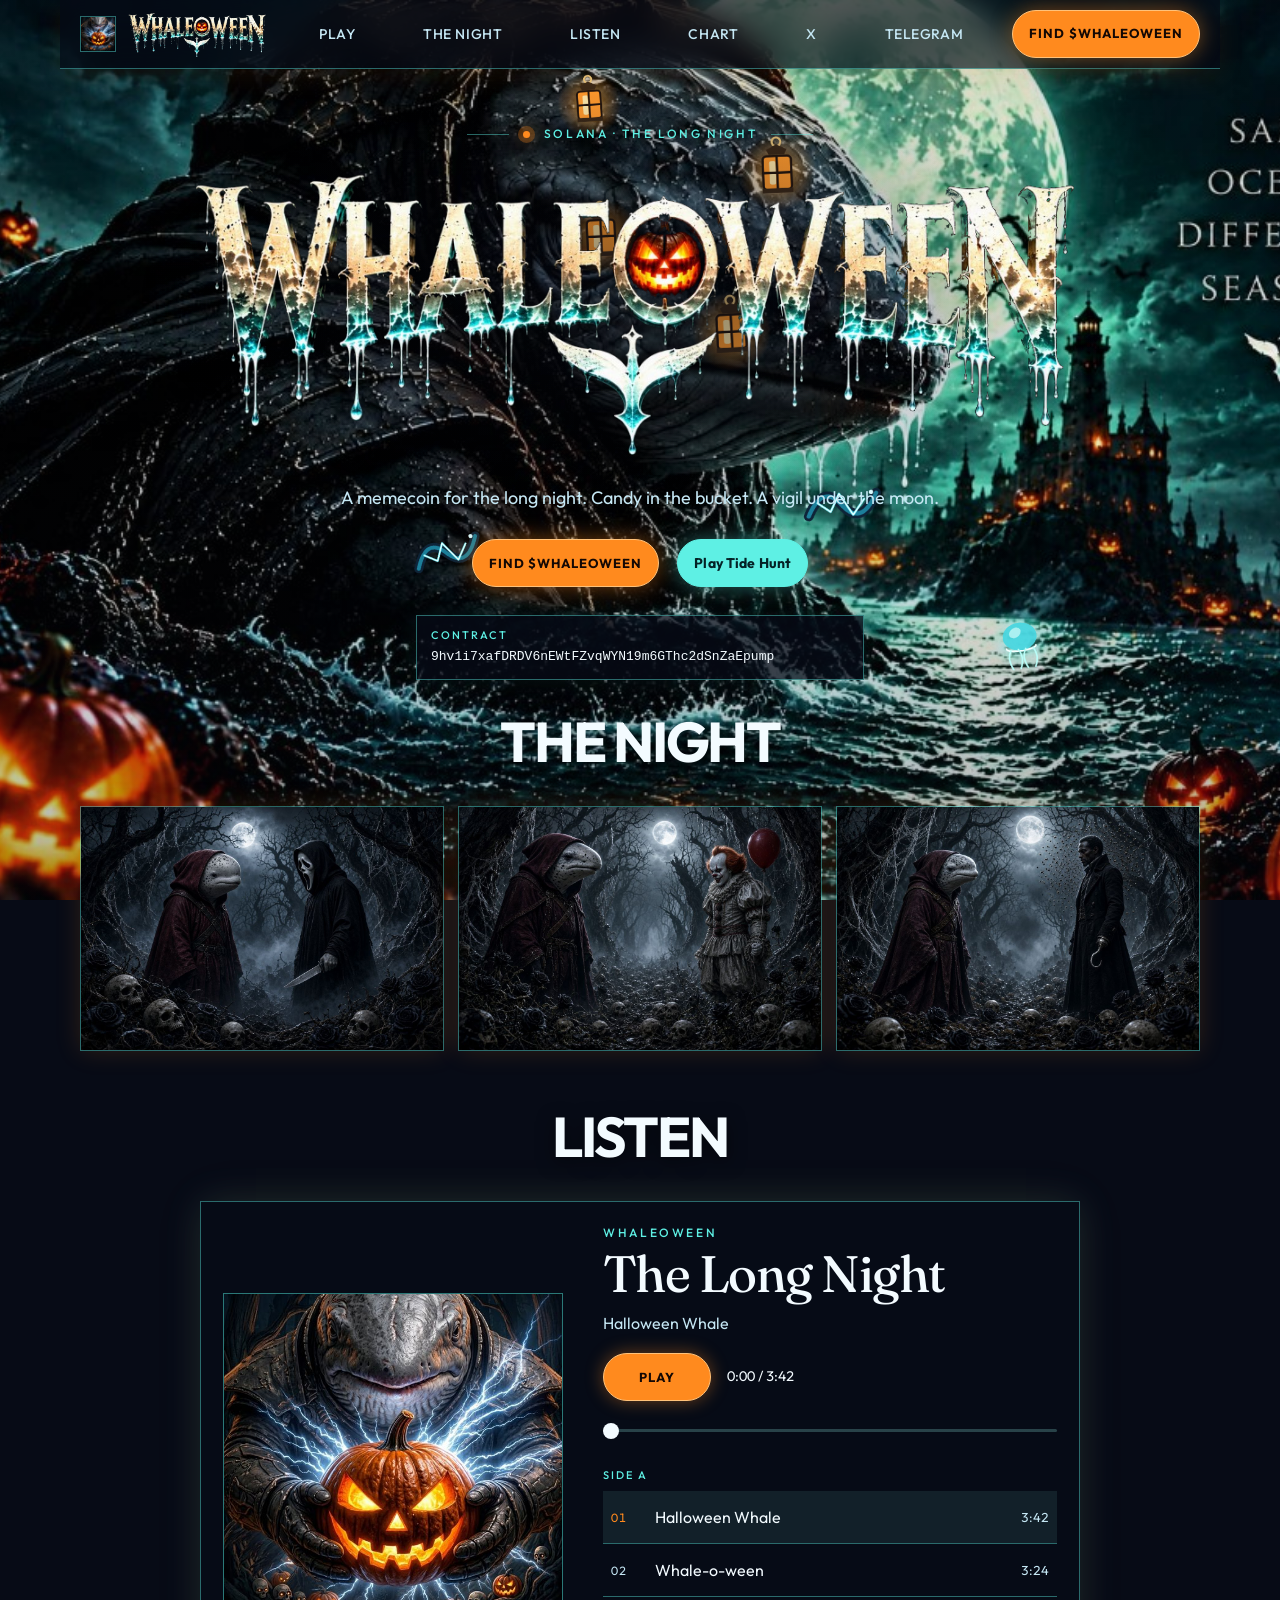
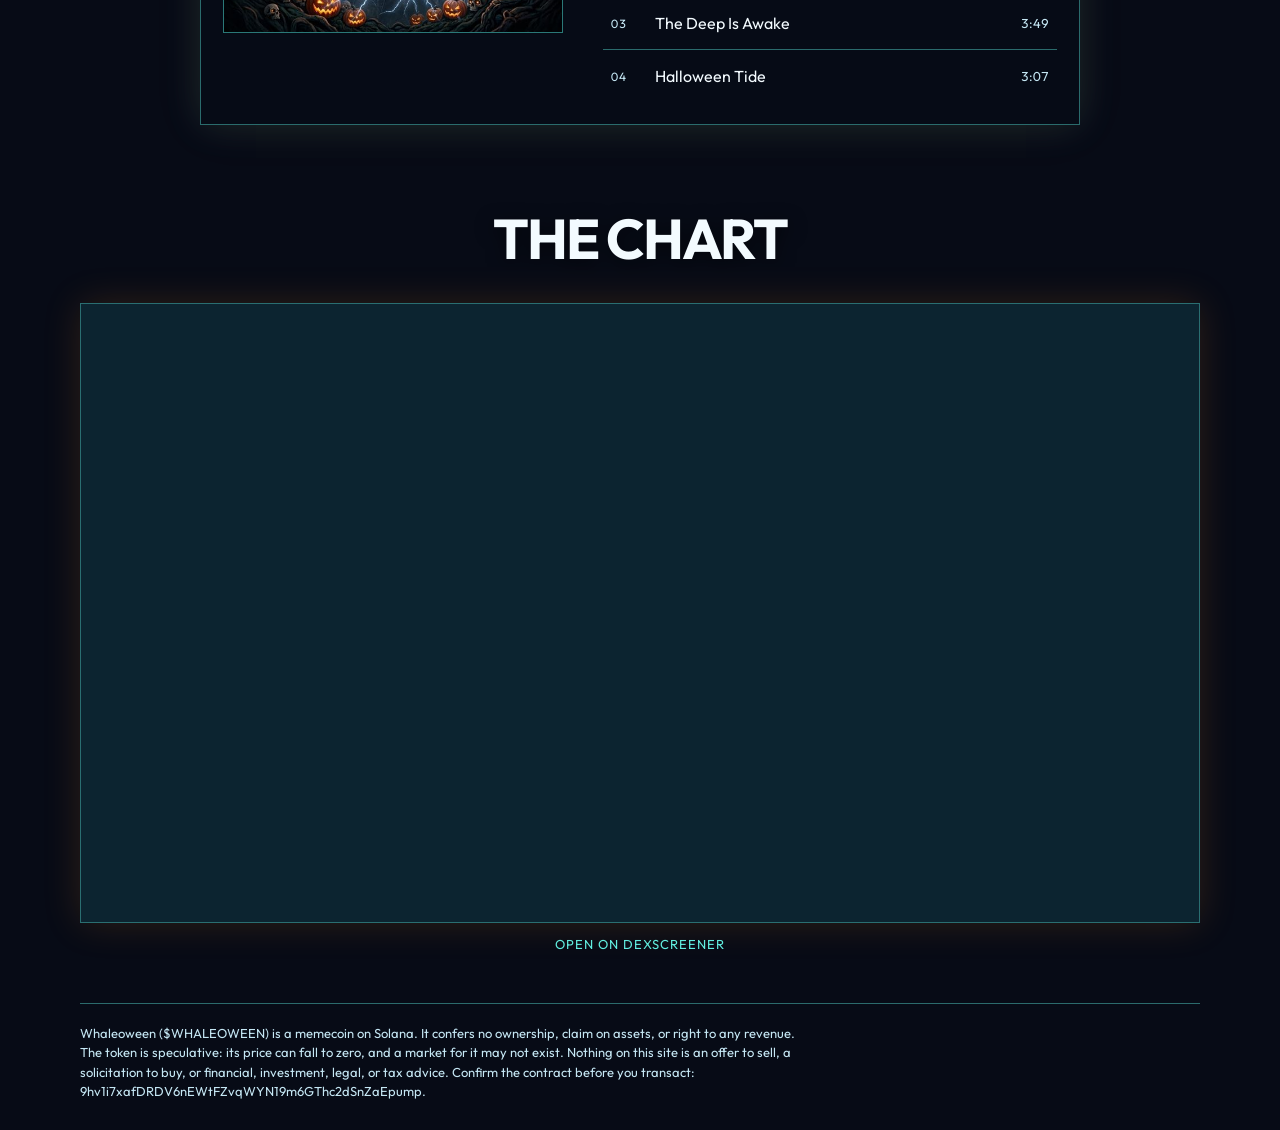
==== commit 18e55f33: "Use the icy Whaleoween wordmark with the pumpkin and tail. Co-authored-by: Cursor <cursoragent@curso" ====
--- a/index.html
+++ b/index.html
@@ -114,8 +114,8 @@
     }
     .brand-word {
       width: auto;
-      height: 34px;
-      max-width: min(240px, 52vw);
+      height: 48px;
+      max-width: min(240px, 42vw);
       object-fit: contain;
       object-position: left center;
       background: transparent;
@@ -539,7 +539,7 @@
       }
       .brand { min-width: 0; gap: 8px; }
       .brand img.brand-mark { width: 32px; height: 32px; max-width: 32px; }
-      .brand-word { height: 28px; max-width: 100%; }
+      .brand-word { height: 36px; max-width: 100%; }
       .header-cta {
         display: inline-flex;
         min-height: 40px;
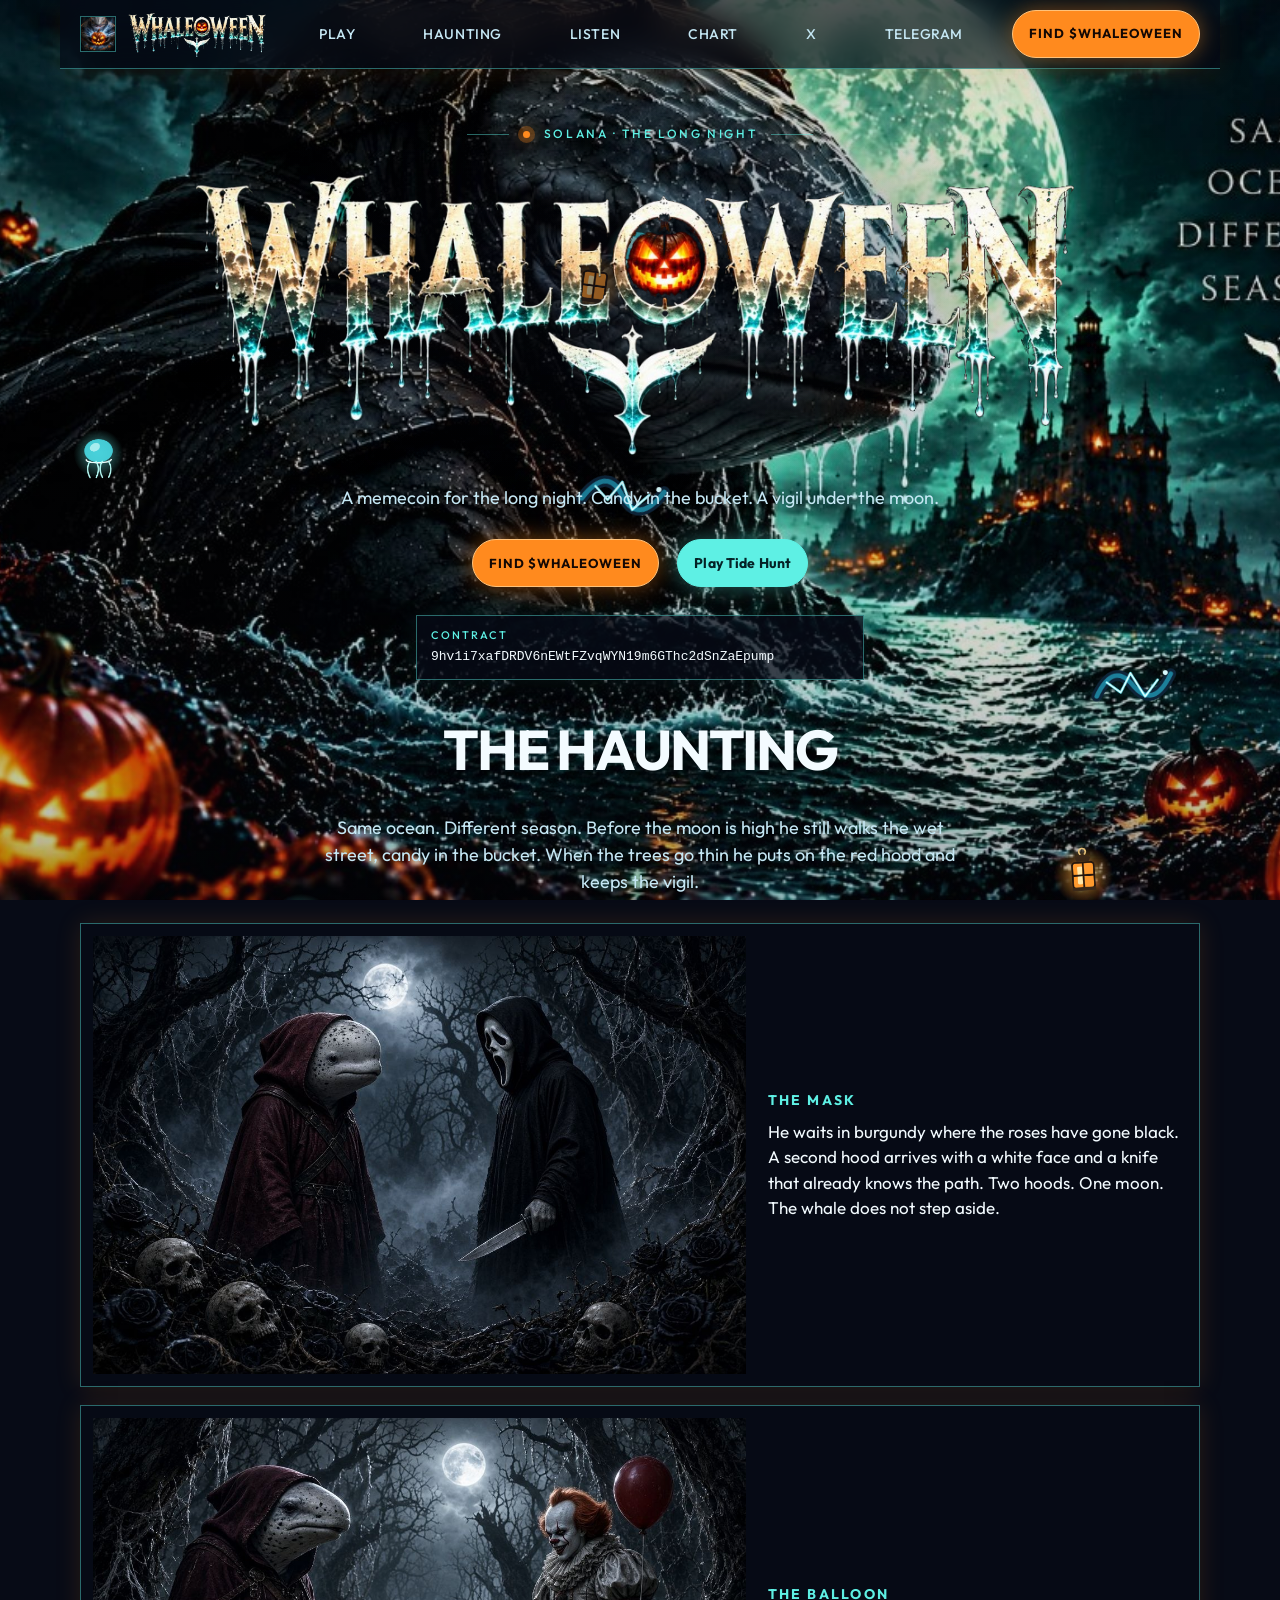
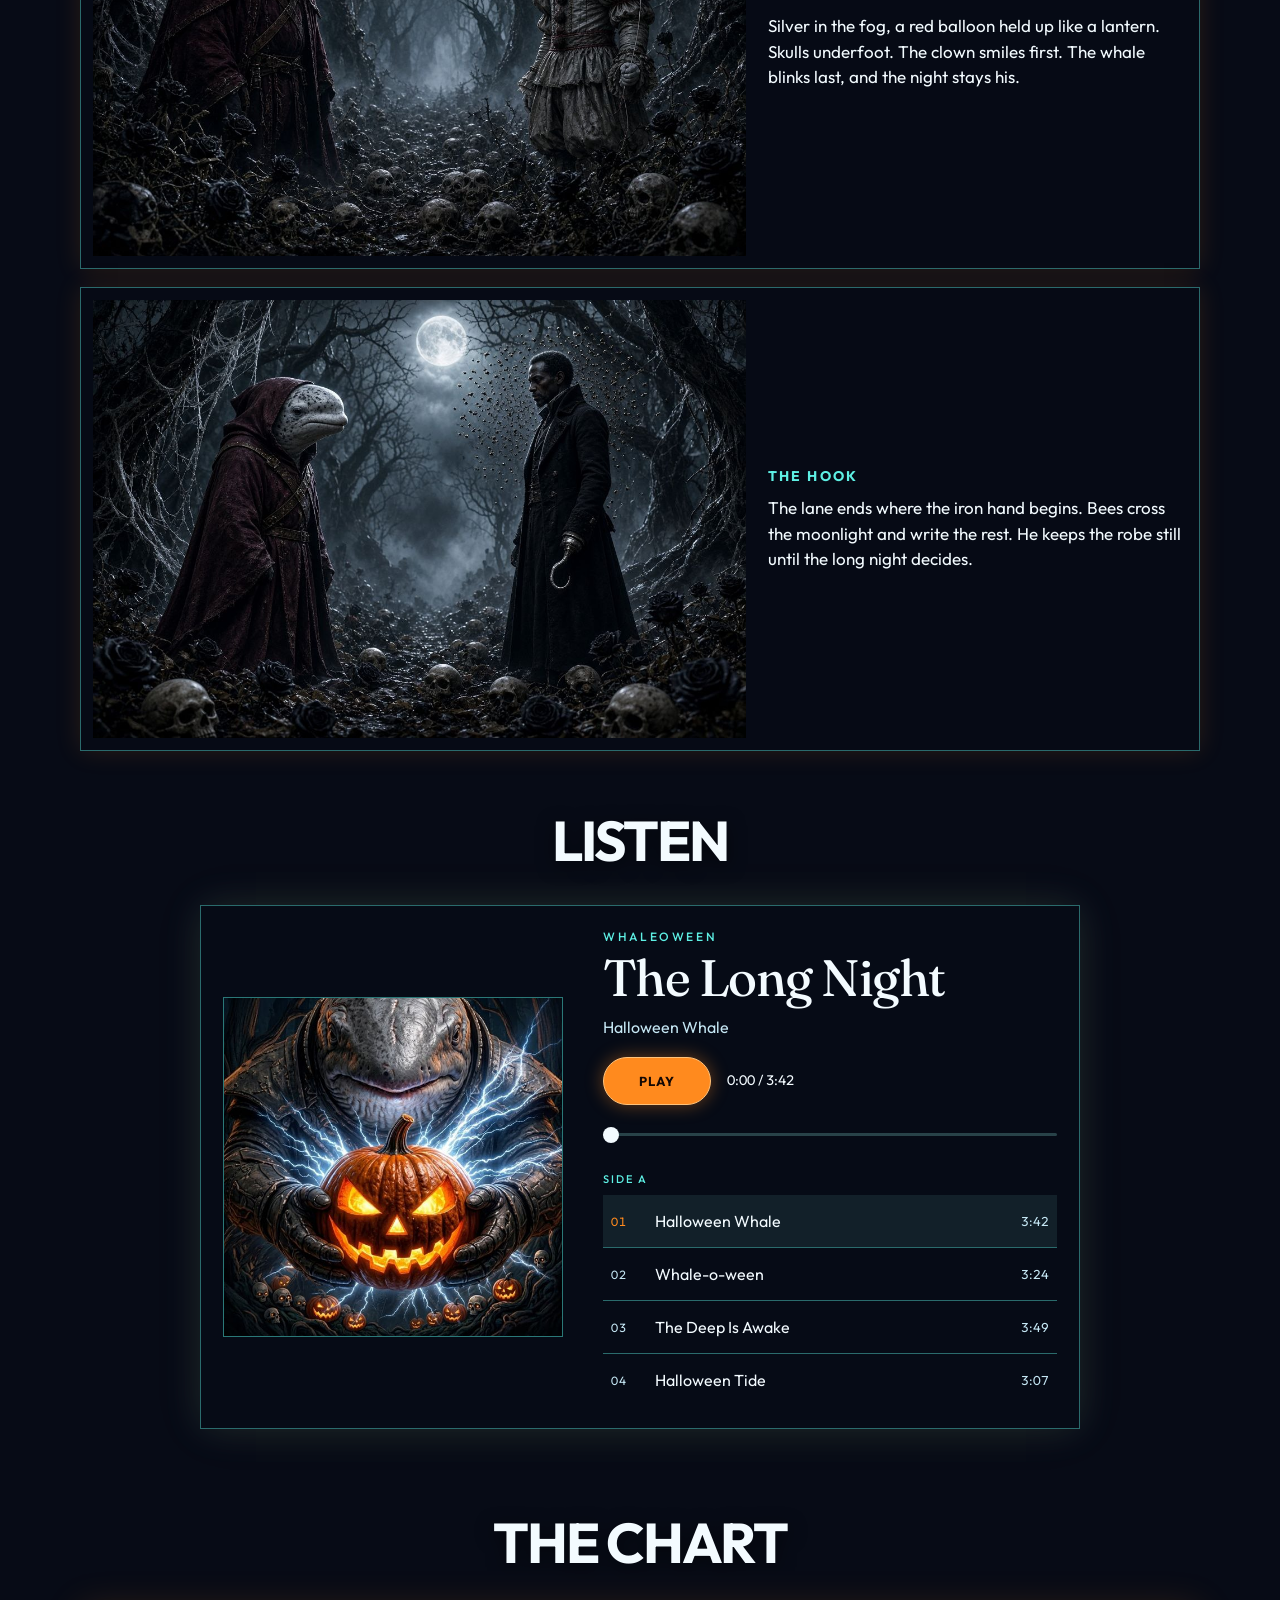
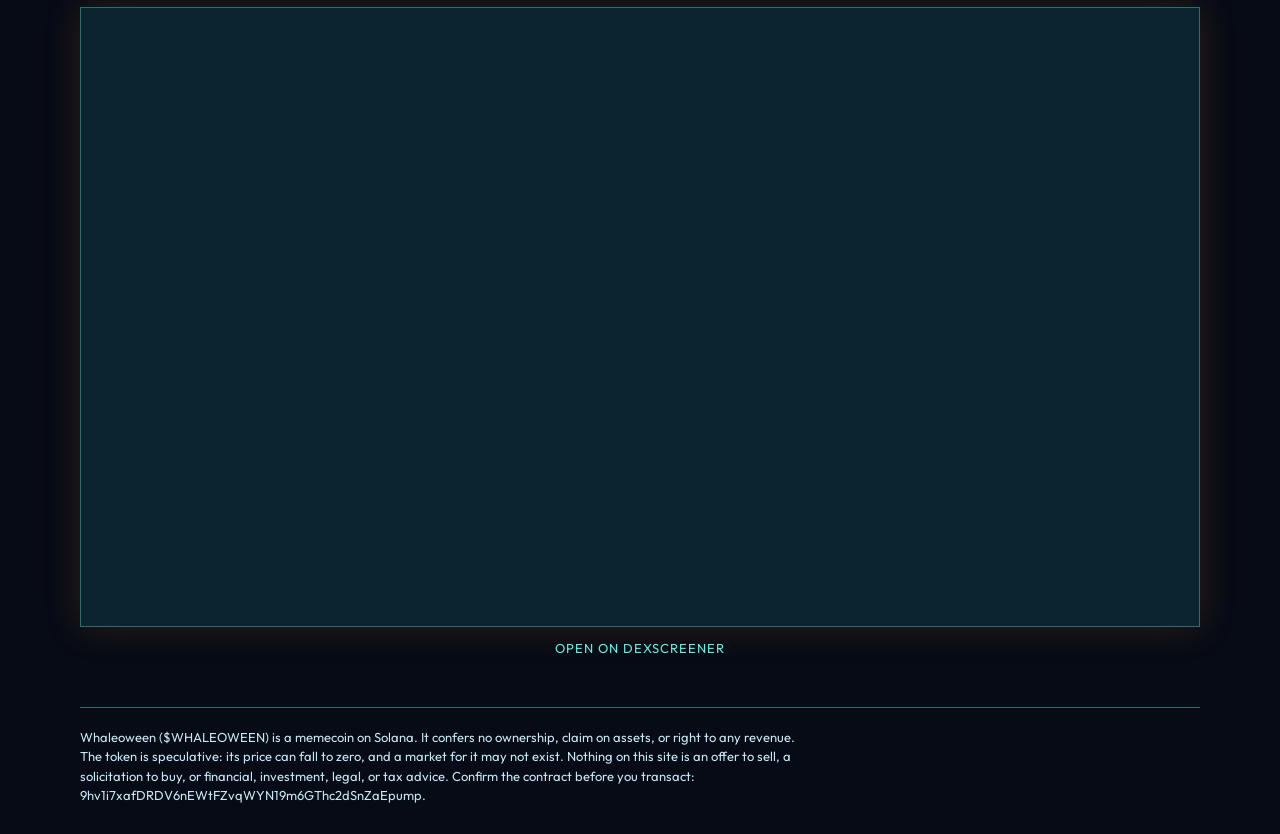
==== commit 0b5289d5: "Replace the night gallery with The haunting. Co-authored-by: Cursor <cursoragent@cursor.com>" ====
--- a/index.html
+++ b/index.html
@@ -272,8 +272,8 @@
       color: var(--muted);
       font-size: 18px;
     }
-    .gallery, .chart, .listen { scroll-margin-top: 88px; }
-    .gallery { padding: 0 0 36px; }
+    .lore, .chart, .listen { scroll-margin-top: 88px; }
+    .lore { padding: 8px 0 40px; }
     .chart { padding: 8px 0 48px; }
     .chart-frame {
       position: relative;
@@ -495,7 +495,7 @@
     .track-name { min-width: 0; }
     .track-len { font-size: 13px; }
     .track[aria-pressed="true"] .track-no { color: var(--ember); }
-    .gallery h2, .listen h2, .chart h2 {
+    .lore h2, .listen h2, .chart h2 {
       margin: 0 0 22px;
       font-family: Outfit, "Segoe UI", sans-serif;
       font-size: clamp(32px, 5vw, 56px);
@@ -506,16 +506,35 @@
       color: var(--cream);
       text-shadow: 0 4px 18px rgba(0, 0, 0, 0.55);
     }
-    .frames {
+    .lore-lede {
+      margin: 0 auto 28px;
+      max-width: 40rem;
+      text-align: center;
+      color: var(--muted);
+      font-size: 18px;
+    }
+    .chapters { display: grid; gap: 18px; }
+    .chapter {
       display: grid;
-      grid-template-columns: repeat(3, minmax(0, 1fr));
-      gap: 14px;
-    }
-    .frames figure {
+      grid-template-columns: minmax(0, 1.4fr) minmax(220px, 0.9fr);
+      gap: 16px 22px;
+      align-items: center;
+      padding: 12px;
       border: 1px solid var(--line);
-      box-shadow: 0 0 24px rgba(255, 138, 30, 0.16);
-    }
-    .swipe { display: none; }
+      background: rgba(7, 11, 22, 0.55);
+      box-shadow: 0 0 24px rgba(255, 138, 30, 0.14);
+    }
+    .chapter figure { margin: 0; min-width: 0; }
+    .chapter img { background: #000; }
+    .chapter h3 {
+      margin: 0 0 8px;
+      color: var(--gold);
+      font-size: 14px;
+      font-weight: 700;
+      letter-spacing: 0.16em;
+      text-transform: uppercase;
+    }
+    .chapter p { margin: 0; color: var(--cream); }
     footer {
       border-top: 1px solid var(--line);
       padding: 20px 0 calc(28px + env(safe-area-inset-bottom));
@@ -565,33 +584,8 @@
         padding: 0 4px;
       }
       .hero { padding: 28px 0 12px; }
-      .swipe {
-        display: block;
-        margin: 0 0 10px;
-        color: var(--muted);
-        font-size: 12px;
-        letter-spacing: 0.16em;
-        text-transform: uppercase;
-      }
-      .frames {
-        display: flex;
-        gap: 12px;
-        overflow-x: auto;
-        scroll-snap-type: x mandatory;
-        scroll-padding-inline: var(--pad);
-        padding-bottom: 8px;
-        margin-left: calc(var(--pad) * -1);
-        margin-right: calc(var(--pad-r) * -1);
-        padding-left: var(--pad);
-        padding-right: var(--pad-r);
-        -webkit-overflow-scrolling: touch;
-        scrollbar-width: none;
-      }
-      .frames::-webkit-scrollbar { display: none; }
-      .frames figure {
-        flex: 0 0 min(82vw, 420px);
-        scroll-snap-align: start;
-      }
+      .chapter { grid-template-columns: 1fr; gap: 12px; padding: 10px; }
+      .lore-lede { font-size: 16px; }
       .chart-frame { height: 360px; min-height: 320px; }
       .album {
         grid-template-columns: 1fr;
@@ -608,7 +602,6 @@
     }
     @media (prefers-reduced-motion: reduce) {
       html { scroll-behavior: auto; }
-      .frames { scroll-snap-type: none; }
     }
   </style>
 </head>
@@ -618,7 +611,7 @@
       <a class="brand" href="./"><img class="brand-mark" src="assets/mark.jpg" width="600" height="600" alt=""><img class="brand-word" src="assets/wordmark.png" alt="Whaleoween"></a>
       <nav class="nav" aria-label="Whaleoween links">
         <a class="nav-link" href="play/">Play</a>
-        <a class="nav-link" href="#night">The night</a>
+        <a class="nav-link" href="#haunting">Haunting</a>
         <a class="nav-link" href="#listen">Listen</a>
         <a class="nav-link" href="#chart">Chart</a>
         <a class="nav-link" href="https://x.com/i/communities/2011205966444847116" target="_blank" rel="noopener noreferrer">X<span class="sr"> (opens in a new tab)</span></a>
@@ -640,19 +633,37 @@
           <code>9hv1i7xafDRDV6nEWtFZvqWYN19m6GThc2dSnZaEpump</code>
         </button>
       </section>
-      <section class="gallery" id="night" aria-label="Selected frames">
-        <h2>The night</h2>
-        <p class="swipe">Swipe the frames</p>
-        <div class="frames">
-          <figure>
-            <img src="assets/mask.jpg" width="1168" height="784" alt="A white whale in a deep red hooded robe faces a black-hooded figure in a white mask, holding a knife, in a moonlit forest.">
-          </figure>
-          <figure>
-            <img src="assets/balloon.jpg" width="1168" height="784" alt="A white whale in a deep red hooded robe faces a clown in a silver costume holding a red balloon, under a full moon.">
-          </figure>
-          <figure>
-            <img src="assets/hook.jpg" width="1168" height="784" alt="A white whale in a deep red hooded robe faces a man in a long black coat with a hook for a hand, as bees cross the moonlight.">
-          </figure>
+      <section class="lore" id="haunting" aria-label="The haunting">
+        <h2>The haunting</h2>
+        <p class="lore-lede">Same ocean. Different season. Before the moon is high he still walks the wet street, candy in the bucket. When the trees go thin he puts on the red hood and keeps the vigil.</p>
+        <div class="chapters">
+          <article class="chapter">
+            <figure>
+              <img src="assets/mask.jpg" width="1168" height="784" alt="A white whale in a deep red hooded robe faces a black-hooded figure in a white mask, holding a knife, in a moonlit forest.">
+            </figure>
+            <div>
+              <h3>The mask</h3>
+              <p>He waits in burgundy where the roses have gone black. A second hood arrives with a white face and a knife that already knows the path. Two hoods. One moon. The whale does not step aside.</p>
+            </div>
+          </article>
+          <article class="chapter">
+            <figure>
+              <img src="assets/balloon.jpg" width="1168" height="784" alt="A white whale in a deep red hooded robe faces a clown in a silver costume holding a red balloon, under a full moon.">
+            </figure>
+            <div>
+              <h3>The balloon</h3>
+              <p>Silver in the fog, a red balloon held up like a lantern. Skulls underfoot. The clown smiles first. The whale blinks last, and the night stays his.</p>
+            </div>
+          </article>
+          <article class="chapter">
+            <figure>
+              <img src="assets/hook.jpg" width="1168" height="784" alt="A white whale in a deep red hooded robe faces a man in a long black coat with a hook for a hand, as bees cross the moonlight.">
+            </figure>
+            <div>
+              <h3>The hook</h3>
+              <p>The lane ends where the iron hand begins. Bees cross the moonlight and write the rest. He keeps the robe still until the long night decides.</p>
+            </div>
+          </article>
         </div>
       </section>
       <section class="listen" id="listen" aria-label="Album">
